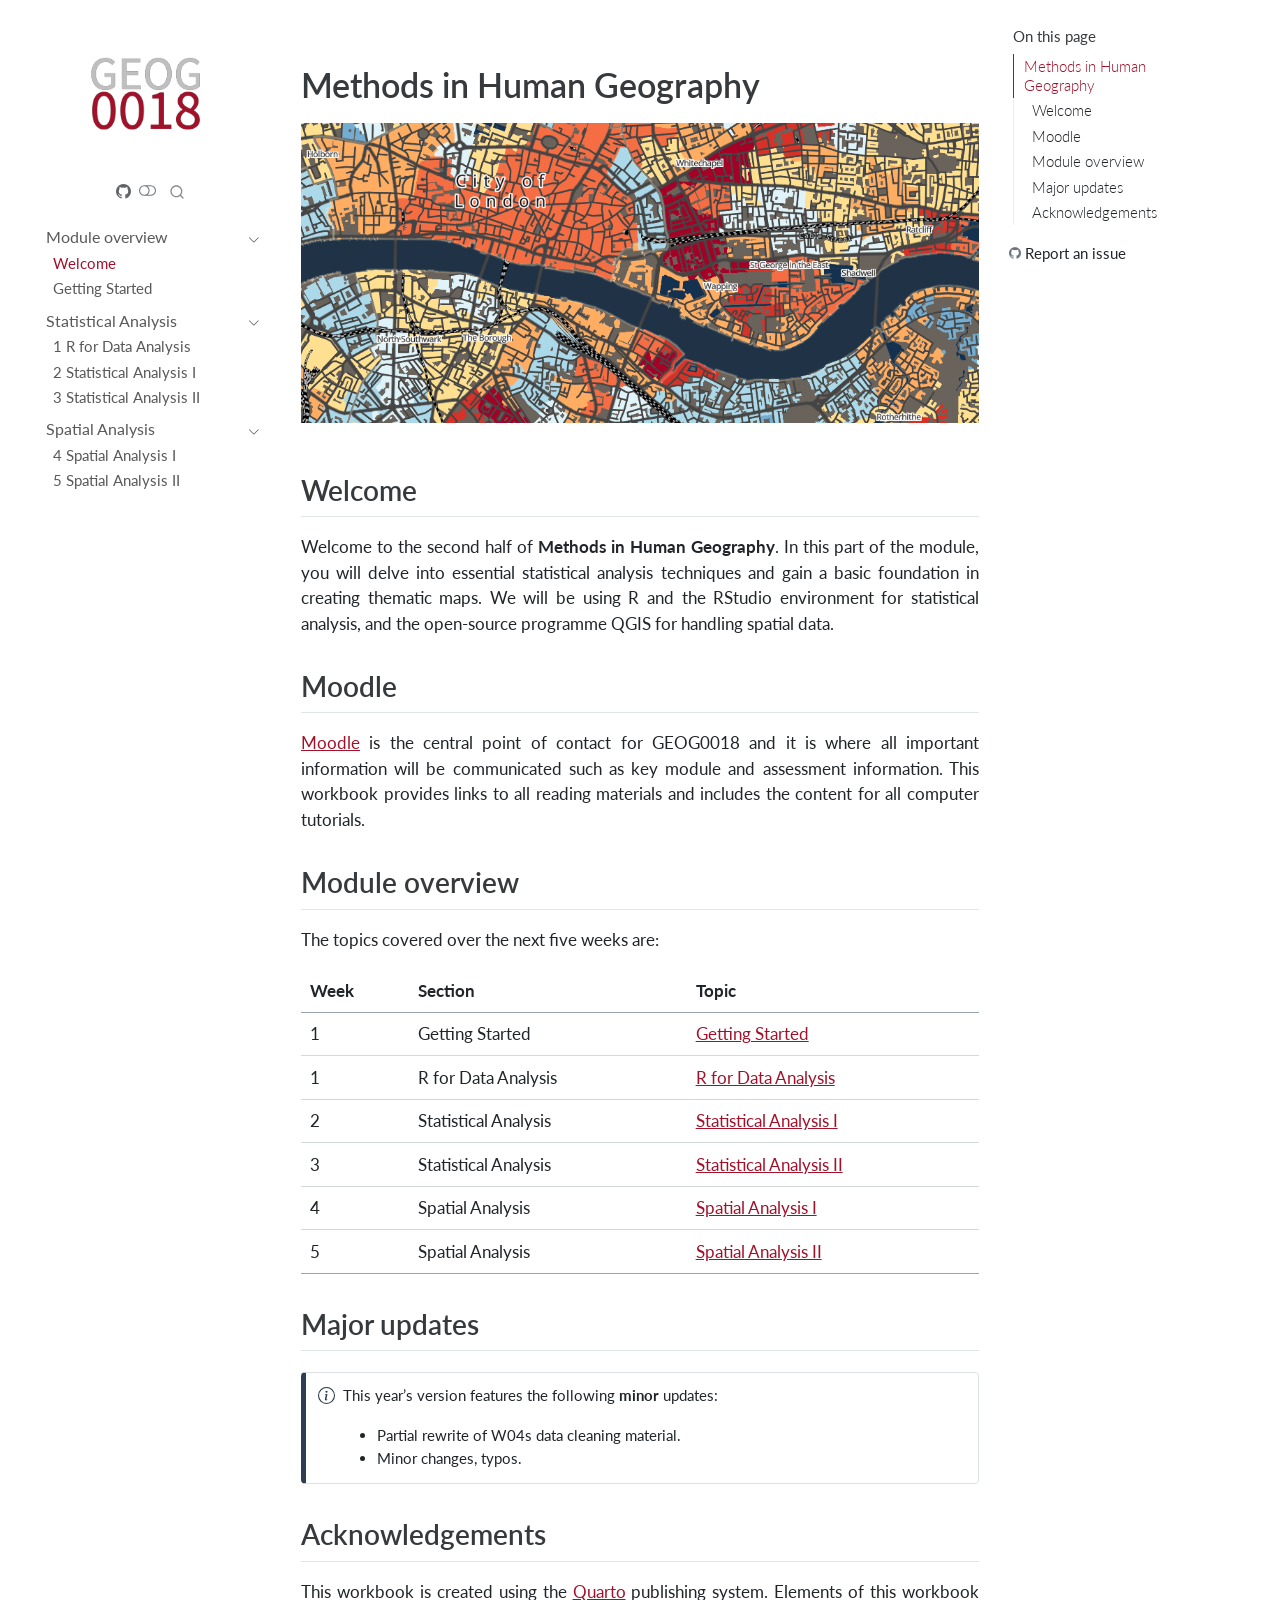
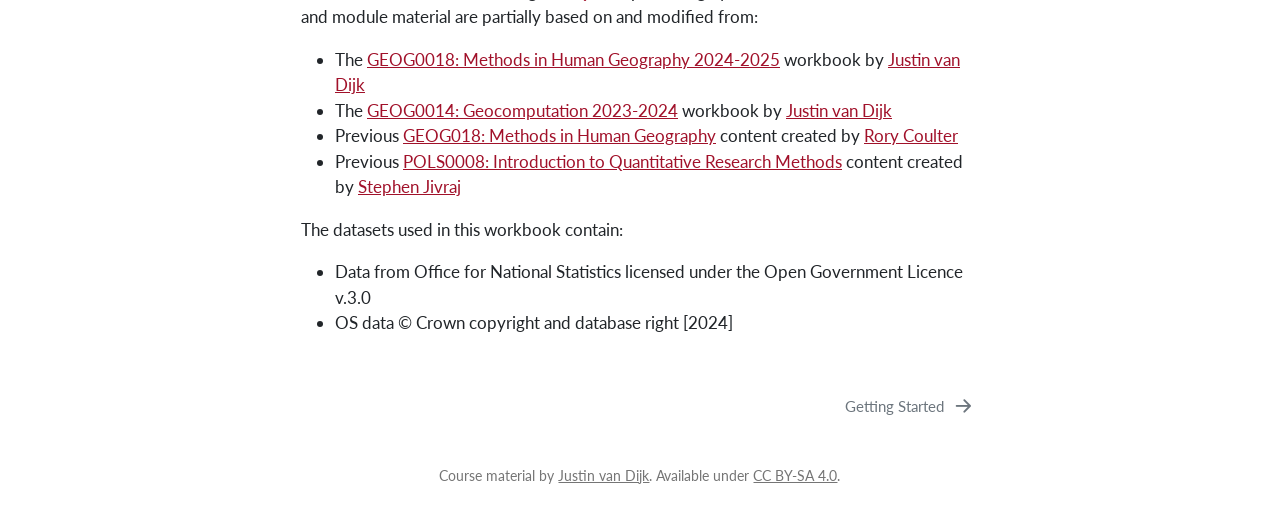
==== docs/00-index.html @ 0c2cd2eb "update w04 cleaning task" ====
<!DOCTYPE html>
<html xmlns="http://www.w3.org/1999/xhtml" lang="en" xml:lang="en"><head>

<meta charset="utf-8">
<meta name="generator" content="quarto-1.3.450">

<meta name="viewport" content="width=device-width, initial-scale=1.0, user-scalable=yes">


<title>GEOG0018</title>
<style>
code{white-space: pre-wrap;}
span.smallcaps{font-variant: small-caps;}
div.columns{display: flex; gap: min(4vw, 1.5em);}
div.column{flex: auto; overflow-x: auto;}
div.hanging-indent{margin-left: 1.5em; text-indent: -1.5em;}
ul.task-list{list-style: none;}
ul.task-list li input[type="checkbox"] {
  width: 0.8em;
  margin: 0 0.8em 0.2em -1em; /* quarto-specific, see https://github.com/quarto-dev/quarto-cli/issues/4556 */ 
  vertical-align: middle;
}
</style>


<script src="site_libs/quarto-nav/quarto-nav.js"></script>
<script src="site_libs/quarto-nav/headroom.min.js"></script>
<script src="site_libs/clipboard/clipboard.min.js"></script>
<script src="site_libs/quarto-search/autocomplete.umd.js"></script>
<script src="site_libs/quarto-search/fuse.min.js"></script>
<script src="site_libs/quarto-search/quarto-search.js"></script>
<meta name="quarto:offset" content="./">
<link href="./00-installation.html" rel="next">
<script src="site_libs/quarto-html/quarto.js"></script>
<script src="site_libs/quarto-html/popper.min.js"></script>
<script src="site_libs/quarto-html/tippy.umd.min.js"></script>
<script src="site_libs/quarto-html/anchor.min.js"></script>
<link href="site_libs/quarto-html/tippy.css" rel="stylesheet">
<link href="site_libs/quarto-html/quarto-syntax-highlighting.css" rel="stylesheet" class="quarto-color-scheme" id="quarto-text-highlighting-styles">
<link href="site_libs/quarto-html/quarto-syntax-highlighting-dark.css" rel="prefetch" class="quarto-color-scheme quarto-color-alternate" id="quarto-text-highlighting-styles">
<script src="site_libs/bootstrap/bootstrap.min.js"></script>
<link href="site_libs/bootstrap/bootstrap-icons.css" rel="stylesheet">
<link href="site_libs/bootstrap/bootstrap.min.css" rel="stylesheet" class="quarto-color-scheme" id="quarto-bootstrap" data-mode="light">
<link href="site_libs/bootstrap/bootstrap-dark.min.css" rel="prefetch" class="quarto-color-scheme quarto-color-alternate" id="quarto-bootstrap" data-mode="dark">
<script id="quarto-search-options" type="application/json">{
  "location": "sidebar",
  "copy-button": false,
  "collapse-after": 3,
  "panel-placement": "start",
  "type": "overlay",
  "limit": 20,
  "language": {
    "search-no-results-text": "No results",
    "search-matching-documents-text": "matching documents",
    "search-copy-link-title": "Copy link to search",
    "search-hide-matches-text": "Hide additional matches",
    "search-more-match-text": "more match in this document",
    "search-more-matches-text": "more matches in this document",
    "search-clear-button-title": "Clear",
    "search-detached-cancel-button-title": "Cancel",
    "search-submit-button-title": "Submit",
    "search-label": "Search"
  }
}</script>
<style>html{ scroll-behavior: smooth; }</style>


<link rel="stylesheet" href="assets/styles.css">
</head>

<body class="nav-sidebar floating">

<div id="quarto-search-results"></div>
  <header id="quarto-header" class="headroom fixed-top">
  <nav class="quarto-secondary-nav">
    <div class="container-fluid d-flex">
      <button type="button" class="quarto-btn-toggle btn" data-bs-toggle="collapse" data-bs-target="#quarto-sidebar,#quarto-sidebar-glass" aria-controls="quarto-sidebar" aria-expanded="false" aria-label="Toggle sidebar navigation" onclick="if (window.quartoToggleHeadroom) { window.quartoToggleHeadroom(); }">
        <i class="bi bi-layout-text-sidebar-reverse"></i>
      </button>
      <nav class="quarto-page-breadcrumbs" aria-label="breadcrumb"><ol class="breadcrumb"><li class="breadcrumb-item"><a href="./00-index.html">Module overview</a></li><li class="breadcrumb-item"><a href="./00-index.html">Welcome</a></li></ol></nav>
      <a class="flex-grow-1" role="button" data-bs-toggle="collapse" data-bs-target="#quarto-sidebar,#quarto-sidebar-glass" aria-controls="quarto-sidebar" aria-expanded="false" aria-label="Toggle sidebar navigation" onclick="if (window.quartoToggleHeadroom) { window.quartoToggleHeadroom(); }">      
      </a>
      <button type="button" class="btn quarto-search-button" aria-label="" onclick="window.quartoOpenSearch();">
        <i class="bi bi-search"></i>
      </button>
    </div>
  </nav>
</header>
<!-- content -->
<div id="quarto-content" class="quarto-container page-columns page-rows-contents page-layout-article">
<!-- sidebar -->
  <nav id="quarto-sidebar" class="sidebar collapse collapse-horizontal sidebar-navigation floating overflow-auto">
    <div class="pt-lg-2 mt-2 text-left sidebar-header">
      <a href="./index.html" class="sidebar-logo-link">
      <img src="./assets/logo.svg" alt="" class="sidebar-logo py-0 d-lg-inline d-none">
      </a>
      <div class="sidebar-tools-main tools-wide">
    <a href="https://github.com/jtvandijk/GEOG0018" rel="" title="" class="quarto-navigation-tool px-1" aria-label=""><i class="bi bi-github"></i></a>
  <a href="" class="quarto-color-scheme-toggle quarto-navigation-tool  px-1" onclick="window.quartoToggleColorScheme(); return false;" title="Toggle dark mode"><i class="bi"></i></a>
    <div id="quarto-search" class="quarto-navigation-tool px-1" title="Search"></div>
</div>
      </div>
    <div class="sidebar-menu-container"> 
    <ul class="list-unstyled mt-1">
        <li class="sidebar-item sidebar-item-section">
      <div class="sidebar-item-container"> 
            <a class="sidebar-item-text sidebar-link text-start" data-bs-toggle="collapse" data-bs-target="#quarto-sidebar-section-1" aria-expanded="true">
 <span class="menu-text">Module overview</span></a>
          <a class="sidebar-item-toggle text-start" data-bs-toggle="collapse" data-bs-target="#quarto-sidebar-section-1" aria-expanded="true" aria-label="Toggle section">
            <i class="bi bi-chevron-right ms-2"></i>
          </a> 
      </div>
      <ul id="quarto-sidebar-section-1" class="collapse list-unstyled sidebar-section depth1 show">  
          <li class="sidebar-item">
  <div class="sidebar-item-container"> 
  <a href="./00-index.html" class="sidebar-item-text sidebar-link active">
 <span class="menu-text">Welcome</span></a>
  </div>
</li>
          <li class="sidebar-item">
  <div class="sidebar-item-container"> 
  <a href="./00-installation.html" class="sidebar-item-text sidebar-link">
 <span class="menu-text">Getting Started</span></a>
  </div>
</li>
      </ul>
  </li>
        <li class="sidebar-item sidebar-item-section">
      <div class="sidebar-item-container"> 
            <a class="sidebar-item-text sidebar-link text-start" data-bs-toggle="collapse" data-bs-target="#quarto-sidebar-section-2" aria-expanded="true">
 <span class="menu-text">Statistical Analysis</span></a>
          <a class="sidebar-item-toggle text-start" data-bs-toggle="collapse" data-bs-target="#quarto-sidebar-section-2" aria-expanded="true" aria-label="Toggle section">
            <i class="bi bi-chevron-right ms-2"></i>
          </a> 
      </div>
      <ul id="quarto-sidebar-section-2" class="collapse list-unstyled sidebar-section depth1 show">  
          <li class="sidebar-item">
  <div class="sidebar-item-container"> 
  <a href="./01-recap.html" class="sidebar-item-text sidebar-link">
 <span class="menu-text">1 R for Data Analysis</span></a>
  </div>
</li>
          <li class="sidebar-item">
  <div class="sidebar-item-container"> 
  <a href="./02-statistics1.html" class="sidebar-item-text sidebar-link">
 <span class="menu-text">2 Statistical Analysis I</span></a>
  </div>
</li>
          <li class="sidebar-item">
  <div class="sidebar-item-container"> 
  <a href="./03-statistics2.html" class="sidebar-item-text sidebar-link">
 <span class="menu-text">3 Statistical Analysis II</span></a>
  </div>
</li>
      </ul>
  </li>
        <li class="sidebar-item sidebar-item-section">
      <div class="sidebar-item-container"> 
            <a class="sidebar-item-text sidebar-link text-start" data-bs-toggle="collapse" data-bs-target="#quarto-sidebar-section-3" aria-expanded="true">
 <span class="menu-text">Spatial Analysis</span></a>
          <a class="sidebar-item-toggle text-start" data-bs-toggle="collapse" data-bs-target="#quarto-sidebar-section-3" aria-expanded="true" aria-label="Toggle section">
            <i class="bi bi-chevron-right ms-2"></i>
          </a> 
      </div>
      <ul id="quarto-sidebar-section-3" class="collapse list-unstyled sidebar-section depth1 show">  
          <li class="sidebar-item">
  <div class="sidebar-item-container"> 
  <a href="./04-spatial1.html" class="sidebar-item-text sidebar-link">
 <span class="menu-text">4 Spatial Analysis I</span></a>
  </div>
</li>
          <li class="sidebar-item">
  <div class="sidebar-item-container"> 
  <a href="./05-spatial2.html" class="sidebar-item-text sidebar-link">
 <span class="menu-text">5 Spatial Analysis II</span></a>
  </div>
</li>
      </ul>
  </li>
    </ul>
    </div>
</nav>
<div id="quarto-sidebar-glass" data-bs-toggle="collapse" data-bs-target="#quarto-sidebar,#quarto-sidebar-glass"></div>
<!-- margin-sidebar -->
    <div id="quarto-margin-sidebar" class="sidebar margin-sidebar">
        <nav id="TOC" role="doc-toc" class="toc-active">
    <h2 id="toc-title">On this page</h2>
   
  <ul>
  <li><a href="#methods-in-human-geography" id="toc-methods-in-human-geography" class="nav-link active" data-scroll-target="#methods-in-human-geography">Methods in Human Geography</a>
  <ul class="collapse">
  <li><a href="#welcome" id="toc-welcome" class="nav-link" data-scroll-target="#welcome">Welcome</a></li>
  <li><a href="#moodle" id="toc-moodle" class="nav-link" data-scroll-target="#moodle">Moodle</a></li>
  <li><a href="#module-overview" id="toc-module-overview" class="nav-link" data-scroll-target="#module-overview">Module overview</a></li>
  <li><a href="#major-updates" id="toc-major-updates" class="nav-link" data-scroll-target="#major-updates">Major updates</a></li>
  <li><a href="#acknowledgements" id="toc-acknowledgements" class="nav-link" data-scroll-target="#acknowledgements">Acknowledgements</a></li>
  </ul></li>
  </ul>
<div class="toc-actions"><div><i class="bi bi-github"></i></div><div class="action-links"><p><a href="https://github.com/jtvandijk/GEOG0018/issues/new" class="toc-action">Report an issue</a></p></div></div></nav>
    </div>
<!-- main -->
<main class="content" id="quarto-document-content">



<section id="methods-in-human-geography" class="level1 unnumbered">
<h1 class="unnumbered">Methods in Human Geography</h1>
<div class="cell" data-hash="00-index_cache/html/00-welcome_a7e333a7473ecf65dd47967878d4d17c">
<div class="cell-output-display">
<p><img src="images/w00/methods-welcome.png" class="img-fluid" style="width:100.0%"></p>
</div>
</div>
<section id="welcome" class="level2 unnumbered">
<h2 class="unnumbered anchored" data-anchor-id="welcome">Welcome</h2>
<p>Welcome to the second half of <strong>Methods in Human Geography</strong>. In this part of the module, you will delve into essential statistical analysis techniques and gain a basic foundation in creating thematic maps. We will be using R and the RStudio environment for statistical analysis, and the open-source programme QGIS for handling spatial data.</p>
</section>
<section id="moodle" class="level2 unnumbered">
<h2 class="unnumbered anchored" data-anchor-id="moodle">Moodle</h2>
<p><a href="https://moodle.ucl.ac.uk/">Moodle</a> is the central point of contact for GEOG0018 and it is where all important information will be communicated such as key module and assessment information. This workbook provides links to all reading materials and includes the content for all computer tutorials.</p>
</section>
<section id="module-overview" class="level2 unnumbered">
<h2 class="unnumbered anchored" data-anchor-id="module-overview">Module overview</h2>
<p>The topics covered over the next five weeks are:</p>
<table class="table">
<thead>
<tr class="header">
<th style="text-align: left;">Week</th>
<th style="text-align: left;">Section</th>
<th style="text-align: left;">Topic</th>
</tr>
</thead>
<tbody>
<tr class="odd">
<td style="text-align: left;">1</td>
<td style="text-align: left;">Getting Started</td>
<td style="text-align: left;"><a href="00-installation.html">Getting Started</a></td>
</tr>
<tr class="even">
<td style="text-align: left;">1</td>
<td style="text-align: left;">R for Data Analysis</td>
<td style="text-align: left;"><a href="01-recap.html">R for Data Analysis</a></td>
</tr>
<tr class="odd">
<td style="text-align: left;">2</td>
<td style="text-align: left;">Statistical Analysis</td>
<td style="text-align: left;"><a href="02-statistics1.html">Statistical Analysis I</a></td>
</tr>
<tr class="even">
<td style="text-align: left;">3</td>
<td style="text-align: left;">Statistical Analysis</td>
<td style="text-align: left;"><a href="03-statistics2.html">Statistical Analysis II</a></td>
</tr>
<tr class="odd">
<td style="text-align: left;">4</td>
<td style="text-align: left;">Spatial Analysis</td>
<td style="text-align: left;"><a href="04-spatial1.html">Spatial Analysis I</a></td>
</tr>
<tr class="even">
<td style="text-align: left;">5</td>
<td style="text-align: left;">Spatial Analysis</td>
<td style="text-align: left;"><a href="05-spatial2.html">Spatial Analysis II</a></td>
</tr>
</tbody>
</table>
</section>
<section id="major-updates" class="level2 unnumbered">
<h2 class="unnumbered anchored" data-anchor-id="major-updates">Major updates</h2>
<div class="callout callout-style-simple callout-note">
<div class="callout-body d-flex">
<div class="callout-icon-container">
<i class="callout-icon"></i>
</div>
<div class="callout-body-container">
<p>This year’s version features the following <strong>minor</strong> updates:</p>
<ul>
<li>Partial rewrite of W04s data cleaning material.</li>
<li>Minor changes, typos.</li>
</ul>
</div>
</div>
</div>
</section>
<section id="acknowledgements" class="level2 unnumbered">
<h2 class="unnumbered anchored" data-anchor-id="acknowledgements">Acknowledgements</h2>
<p>This workbook is created using the <a href="https://quarto.org/">Quarto</a> publishing system. Elements of this workbook and module material are partially based on and modified from:</p>
<ul>
<li>The <a href="https://jtvandijk.github.io/GEOG0018_20242025/">GEOG0018: Methods in Human Geography 2024-2025</a> workbook by <a href="https://www.mappingdutchman.com">Justin van Dijk</a></li>
<li>The <a href="https://jtvandijk.github.io/GEOG0030_20232024/">GEOG0014: Geocomputation 2023-2024</a> workbook by <a href="https://www.mappingdutchman.com">Justin van Dijk</a></li>
<li>Previous <a href="https://www.ucl.ac.uk/module-catalogue/modules/methods-in-human-geography-GEOG0018">GEOG018: Methods in Human Geography</a> content created by <a href="https://www.ucl.ac.uk/geography/rory-coulter">Rory Coulter</a></li>
<li>Previous <a href="https://www.ucl.ac.uk/module-catalogue/modules/introduction-to-quantitative-research-methods-POLS0008">POLS0008: Introduction to Quantitative Research Methods</a> content created by <a href="https://profiles.ucl.ac.uk/44867-stephen-jivraj">Stephen Jivraj</a></li>
</ul>
<p>The datasets used in this workbook contain:</p>
<ul>
<li>Data from Office for National Statistics licensed under the Open Government Licence v.3.0</li>
<li>OS data © Crown copyright and database right [2024]</li>
</ul>


</section>
</section>

</main> <!-- /main -->
<script id="quarto-html-after-body" type="application/javascript">
window.document.addEventListener("DOMContentLoaded", function (event) {
  const toggleBodyColorMode = (bsSheetEl) => {
    const mode = bsSheetEl.getAttribute("data-mode");
    const bodyEl = window.document.querySelector("body");
    if (mode === "dark") {
      bodyEl.classList.add("quarto-dark");
      bodyEl.classList.remove("quarto-light");
    } else {
      bodyEl.classList.add("quarto-light");
      bodyEl.classList.remove("quarto-dark");
    }
  }
  const toggleBodyColorPrimary = () => {
    const bsSheetEl = window.document.querySelector("link#quarto-bootstrap");
    if (bsSheetEl) {
      toggleBodyColorMode(bsSheetEl);
    }
  }
  toggleBodyColorPrimary();  
  const disableStylesheet = (stylesheets) => {
    for (let i=0; i < stylesheets.length; i++) {
      const stylesheet = stylesheets[i];
      stylesheet.rel = 'prefetch';
    }
  }
  const enableStylesheet = (stylesheets) => {
    for (let i=0; i < stylesheets.length; i++) {
      const stylesheet = stylesheets[i];
      stylesheet.rel = 'stylesheet';
    }
  }
  const manageTransitions = (selector, allowTransitions) => {
    const els = window.document.querySelectorAll(selector);
    for (let i=0; i < els.length; i++) {
      const el = els[i];
      if (allowTransitions) {
        el.classList.remove('notransition');
      } else {
        el.classList.add('notransition');
      }
    }
  }
  const toggleColorMode = (alternate) => {
    // Switch the stylesheets
    const alternateStylesheets = window.document.querySelectorAll('link.quarto-color-scheme.quarto-color-alternate');
    manageTransitions('#quarto-margin-sidebar .nav-link', false);
    if (alternate) {
      enableStylesheet(alternateStylesheets);
      for (const sheetNode of alternateStylesheets) {
        if (sheetNode.id === "quarto-bootstrap") {
          toggleBodyColorMode(sheetNode);
        }
      }
    } else {
      disableStylesheet(alternateStylesheets);
      toggleBodyColorPrimary();
    }
    manageTransitions('#quarto-margin-sidebar .nav-link', true);
    // Switch the toggles
    const toggles = window.document.querySelectorAll('.quarto-color-scheme-toggle');
    for (let i=0; i < toggles.length; i++) {
      const toggle = toggles[i];
      if (toggle) {
        if (alternate) {
          toggle.classList.add("alternate");     
        } else {
          toggle.classList.remove("alternate");
        }
      }
    }
    // Hack to workaround the fact that safari doesn't
    // properly recolor the scrollbar when toggling (#1455)
    if (navigator.userAgent.indexOf('Safari') > 0 && navigator.userAgent.indexOf('Chrome') == -1) {
      manageTransitions("body", false);
      window.scrollTo(0, 1);
      setTimeout(() => {
        window.scrollTo(0, 0);
        manageTransitions("body", true);
      }, 40);  
    }
  }
  const isFileUrl = () => { 
    return window.location.protocol === 'file:';
  }
  const hasAlternateSentinel = () => {  
    let styleSentinel = getColorSchemeSentinel();
    if (styleSentinel !== null) {
      return styleSentinel === "alternate";
    } else {
      return false;
    }
  }
  const setStyleSentinel = (alternate) => {
    const value = alternate ? "alternate" : "default";
    if (!isFileUrl()) {
      window.localStorage.setItem("quarto-color-scheme", value);
    } else {
      localAlternateSentinel = value;
    }
  }
  const getColorSchemeSentinel = () => {
    if (!isFileUrl()) {
      const storageValue = window.localStorage.getItem("quarto-color-scheme");
      return storageValue != null ? storageValue : localAlternateSentinel;
    } else {
      return localAlternateSentinel;
    }
  }
  let localAlternateSentinel = 'default';
  // Dark / light mode switch
  window.quartoToggleColorScheme = () => {
    // Read the current dark / light value 
    let toAlternate = !hasAlternateSentinel();
    toggleColorMode(toAlternate);
    setStyleSentinel(toAlternate);
  };
  // Ensure there is a toggle, if there isn't float one in the top right
  if (window.document.querySelector('.quarto-color-scheme-toggle') === null) {
    const a = window.document.createElement('a');
    a.classList.add('top-right');
    a.classList.add('quarto-color-scheme-toggle');
    a.href = "";
    a.onclick = function() { try { window.quartoToggleColorScheme(); } catch {} return false; };
    const i = window.document.createElement("i");
    i.classList.add('bi');
    a.appendChild(i);
    window.document.body.appendChild(a);
  }
  // Switch to dark mode if need be
  if (hasAlternateSentinel()) {
    toggleColorMode(true);
  } else {
    toggleColorMode(false);
  }
  const icon = "";
  const anchorJS = new window.AnchorJS();
  anchorJS.options = {
    placement: 'right',
    icon: icon
  };
  anchorJS.add('.anchored');
  const isCodeAnnotation = (el) => {
    for (const clz of el.classList) {
      if (clz.startsWith('code-annotation-')) {                     
        return true;
      }
    }
    return false;
  }
  const clipboard = new window.ClipboardJS('.code-copy-button', {
    text: function(trigger) {
      const codeEl = trigger.previousElementSibling.cloneNode(true);
      for (const childEl of codeEl.children) {
        if (isCodeAnnotation(childEl)) {
          childEl.remove();
        }
      }
      return codeEl.innerText;
    }
  });
  clipboard.on('success', function(e) {
    // button target
    const button = e.trigger;
    // don't keep focus
    button.blur();
    // flash "checked"
    button.classList.add('code-copy-button-checked');
    var currentTitle = button.getAttribute("title");
    button.setAttribute("title", "Copied!");
    let tooltip;
    if (window.bootstrap) {
      button.setAttribute("data-bs-toggle", "tooltip");
      button.setAttribute("data-bs-placement", "left");
      button.setAttribute("data-bs-title", "Copied!");
      tooltip = new bootstrap.Tooltip(button, 
        { trigger: "manual", 
          customClass: "code-copy-button-tooltip",
          offset: [0, -8]});
      tooltip.show();    
    }
    setTimeout(function() {
      if (tooltip) {
        tooltip.hide();
        button.removeAttribute("data-bs-title");
        button.removeAttribute("data-bs-toggle");
        button.removeAttribute("data-bs-placement");
      }
      button.setAttribute("title", currentTitle);
      button.classList.remove('code-copy-button-checked');
    }, 1000);
    // clear code selection
    e.clearSelection();
  });
  function tippyHover(el, contentFn) {
    const config = {
      allowHTML: true,
      content: contentFn,
      maxWidth: 500,
      delay: 100,
      arrow: false,
      appendTo: function(el) {
          return el.parentElement;
      },
      interactive: true,
      interactiveBorder: 10,
      theme: 'quarto',
      placement: 'bottom-start'
    };
    window.tippy(el, config); 
  }
  const noterefs = window.document.querySelectorAll('a[role="doc-noteref"]');
  for (var i=0; i<noterefs.length; i++) {
    const ref = noterefs[i];
    tippyHover(ref, function() {
      // use id or data attribute instead here
      let href = ref.getAttribute('data-footnote-href') || ref.getAttribute('href');
      try { href = new URL(href).hash; } catch {}
      const id = href.replace(/^#\/?/, "");
      const note = window.document.getElementById(id);
      return note.innerHTML;
    });
  }
      let selectedAnnoteEl;
      const selectorForAnnotation = ( cell, annotation) => {
        let cellAttr = 'data-code-cell="' + cell + '"';
        let lineAttr = 'data-code-annotation="' +  annotation + '"';
        const selector = 'span[' + cellAttr + '][' + lineAttr + ']';
        return selector;
      }
      const selectCodeLines = (annoteEl) => {
        const doc = window.document;
        const targetCell = annoteEl.getAttribute("data-target-cell");
        const targetAnnotation = annoteEl.getAttribute("data-target-annotation");
        const annoteSpan = window.document.querySelector(selectorForAnnotation(targetCell, targetAnnotation));
        const lines = annoteSpan.getAttribute("data-code-lines").split(",");
        const lineIds = lines.map((line) => {
          return targetCell + "-" + line;
        })
        let top = null;
        let height = null;
        let parent = null;
        if (lineIds.length > 0) {
            //compute the position of the single el (top and bottom and make a div)
            const el = window.document.getElementById(lineIds[0]);
            top = el.offsetTop;
            height = el.offsetHeight;
            parent = el.parentElement.parentElement;
          if (lineIds.length > 1) {
            const lastEl = window.document.getElementById(lineIds[lineIds.length - 1]);
            const bottom = lastEl.offsetTop + lastEl.offsetHeight;
            height = bottom - top;
          }
          if (top !== null && height !== null && parent !== null) {
            // cook up a div (if necessary) and position it 
            let div = window.document.getElementById("code-annotation-line-highlight");
            if (div === null) {
              div = window.document.createElement("div");
              div.setAttribute("id", "code-annotation-line-highlight");
              div.style.position = 'absolute';
              parent.appendChild(div);
            }
            div.style.top = top - 2 + "px";
            div.style.height = height + 4 + "px";
            let gutterDiv = window.document.getElementById("code-annotation-line-highlight-gutter");
            if (gutterDiv === null) {
              gutterDiv = window.document.createElement("div");
              gutterDiv.setAttribute("id", "code-annotation-line-highlight-gutter");
              gutterDiv.style.position = 'absolute';
              const codeCell = window.document.getElementById(targetCell);
              const gutter = codeCell.querySelector('.code-annotation-gutter');
              gutter.appendChild(gutterDiv);
            }
            gutterDiv.style.top = top - 2 + "px";
            gutterDiv.style.height = height + 4 + "px";
          }
          selectedAnnoteEl = annoteEl;
        }
      };
      const unselectCodeLines = () => {
        const elementsIds = ["code-annotation-line-highlight", "code-annotation-line-highlight-gutter"];
        elementsIds.forEach((elId) => {
          const div = window.document.getElementById(elId);
          if (div) {
            div.remove();
          }
        });
        selectedAnnoteEl = undefined;
      };
      // Attach click handler to the DT
      const annoteDls = window.document.querySelectorAll('dt[data-target-cell]');
      for (const annoteDlNode of annoteDls) {
        annoteDlNode.addEventListener('click', (event) => {
          const clickedEl = event.target;
          if (clickedEl !== selectedAnnoteEl) {
            unselectCodeLines();
            const activeEl = window.document.querySelector('dt[data-target-cell].code-annotation-active');
            if (activeEl) {
              activeEl.classList.remove('code-annotation-active');
            }
            selectCodeLines(clickedEl);
            clickedEl.classList.add('code-annotation-active');
          } else {
            // Unselect the line
            unselectCodeLines();
            clickedEl.classList.remove('code-annotation-active');
          }
        });
      }
  const findCites = (el) => {
    const parentEl = el.parentElement;
    if (parentEl) {
      const cites = parentEl.dataset.cites;
      if (cites) {
        return {
          el,
          cites: cites.split(' ')
        };
      } else {
        return findCites(el.parentElement)
      }
    } else {
      return undefined;
    }
  };
  var bibliorefs = window.document.querySelectorAll('a[role="doc-biblioref"]');
  for (var i=0; i<bibliorefs.length; i++) {
    const ref = bibliorefs[i];
    const citeInfo = findCites(ref);
    if (citeInfo) {
      tippyHover(citeInfo.el, function() {
        var popup = window.document.createElement('div');
        citeInfo.cites.forEach(function(cite) {
          var citeDiv = window.document.createElement('div');
          citeDiv.classList.add('hanging-indent');
          citeDiv.classList.add('csl-entry');
          var biblioDiv = window.document.getElementById('ref-' + cite);
          if (biblioDiv) {
            citeDiv.innerHTML = biblioDiv.innerHTML;
          }
          popup.appendChild(citeDiv);
        });
        return popup.innerHTML;
      });
    }
  }
});
</script>
<nav class="page-navigation">
  <div class="nav-page nav-page-previous">
  </div>
  <div class="nav-page nav-page-next">
      <a href="./00-installation.html" class="pagination-link">
        <span class="nav-page-text">Getting Started</span> <i class="bi bi-arrow-right-short"></i>
      </a>
  </div>
</nav>
</div> <!-- /content -->
<footer class="footer">
  <div class="nav-footer">
    <div class="nav-footer-left">
      &nbsp;
    </div>   
    <div class="nav-footer-center">Course material by <a href="https://www.mappingdutchman.com">Justin van Dijk</a>. Available under <a href="https://creativecommons.org/licenses/by-sa/4.0/">CC BY-SA 4.0</a>.</div>
    <div class="nav-footer-right">
      &nbsp;
    </div>
  </div>
</footer>



<script src="site_libs/quarto-html/zenscroll-min.js"></script>
</body></html>
---- docs/site_libs/quarto-html/tippy.css ----
.tippy-box[data-animation=fade][data-state=hidden]{opacity:0}[data-tippy-root]{max-width:calc(100vw - 10px)}.tippy-box{position:relative;background-color:#333;color:#fff;border-radius:4px;font-size:14px;line-height:1.4;white-space:normal;outline:0;transition-property:transform,visibility,opacity}.tippy-box[data-placement^=top]>.tippy-arrow{bottom:0}.tippy-box[data-placement^=top]>.tippy-arrow:before{bottom:-7px;left:0;border-width:8px 8px 0;border-top-color:initial;transform-origin:center top}.tippy-box[data-placement^=bottom]>.tippy-arrow{top:0}.tippy-box[data-placement^=bottom]>.tippy-arrow:before{top:-7px;left:0;border-width:0 8px 8px;border-bottom-color:initial;transform-origin:center bottom}.tippy-box[data-placement^=left]>.tippy-arrow{right:0}.tippy-box[data-placement^=left]>.tippy-arrow:before{border-width:8px 0 8px 8px;border-left-color:initial;right:-7px;transform-origin:center left}.tippy-box[data-placement^=right]>.tippy-arrow{left:0}.tippy-box[data-placement^=right]>.tippy-arrow:before{left:-7px;border-width:8px 8px 8px 0;border-right-color:initial;transform-origin:center right}.tippy-box[data-inertia][data-state=visible]{transition-timing-function:cubic-bezier(.54,1.5,.38,1.11)}.tippy-arrow{width:16px;height:16px;color:#333}.tippy-arrow:before{content:"";position:absolute;border-color:transparent;border-style:solid}.tippy-content{position:relative;padding:5px 9px;z-index:1}
---- docs/site_libs/quarto-html/quarto-syntax-highlighting.css ----
/* quarto syntax highlight colors */
:root {
  --quarto-hl-al-color: #95da4c;
  --quarto-hl-an-color: #50a14f;
  --quarto-hl-at-color: #a626a4;
  --quarto-hl-bn-color: #986801;
  --quarto-hl-bu-color: #a626a4;
  --quarto-hl-ch-color: #50a14f;
  --quarto-hl-co-color: #a0a1a7;
  --quarto-hl-cv-color: #e45649;
  --quarto-hl-cn-color: #986801;
  --quarto-hl-cf-color: #a626a4;
  --quarto-hl-dt-color: #a626a4;
  --quarto-hl-dv-color: #986801;
  --quarto-hl-do-color: #e45649;
  --quarto-hl-er-color: #f44747;
  --quarto-hl-ex-color: #4078f2;
  --quarto-hl-fl-color: #986801;
  --quarto-hl-fu-color: #4078f2;
  --quarto-hl-im-color: #50a14f;
  --quarto-hl-in-color: #c45b00;
  --quarto-hl-kw-color: #a626a4;
  --quarto-hl-op-color: #a626a4;
  --quarto-hl-pp-color: #a626a4;
  --quarto-hl-re-color: #2980b9;
  --quarto-hl-sc-color: #0184bc;
  --quarto-hl-ss-color: #da4453;
  --quarto-hl-st-color: #50a14f;
  --quarto-hl-va-color: #e45649;
  --quarto-hl-vs-color: #da4453;
  --quarto-hl-wa-color: #da4453;
}

/* other quarto variables */
:root {
  --quarto-font-monospace: SFMono-Regular, Menlo, Monaco, Consolas, "Liberation Mono", "Courier New", monospace;
}

code span.al {
  background-color: #4d1f24;
  font-weight: bold;
  color: #95da4c;
}

code span.an {
  color: #50a14f;
}

code span.at {
  color: #a626a4;
}

code span.bn {
  color: #986801;
}

code span.bu {
  color: #a626a4;
}

code span.ch {
  color: #50a14f;
}

code span.co {
  font-style: italic;
  color: #a0a1a7;
}

code span.cv {
  font-style: italic;
  color: #e45649;
}

code span.cn {
  color: #986801;
}

code span.cf {
  color: #a626a4;
}

code span.dt {
  color: #a626a4;
}

code span.dv {
  color: #986801;
}

code span.do {
  color: #e45649;
}

code span.er {
  color: #f44747;
  text-decoration: underline;
}

code span.ex {
  font-weight: bold;
  color: #4078f2;
}

code span.fl {
  color: #986801;
}

code span.fu {
  color: #4078f2;
}

code span.im {
  color: #50a14f;
}

code span.in {
  color: #c45b00;
}

code span.kw {
  color: #a626a4;
}

pre > code.sourceCode > span {
  color: #383a42;
}

code span {
  color: #383a42;
}

code.sourceCode > span {
  color: #383a42;
}

div.sourceCode,
div.sourceCode pre.sourceCode {
  color: #383a42;
}

code span.op {
  color: #a626a4;
}

code span.pp {
  color: #a626a4;
}

code span.re {
  background-color: #153042;
  color: #2980b9;
}

code span.sc {
  color: #0184bc;
}

code span.ss {
  color: #da4453;
}

code span.st {
  color: #50a14f;
}

code span.va {
  color: #e45649;
}

code span.vs {
  color: #da4453;
}

code span.wa {
  color: #da4453;
}

.prevent-inlining {
  content: "</";
}

/*# sourceMappingURL=debc5d5d77c3f9108843748ff7464032.css.map */
---- docs/site_libs/quarto-html/quarto-syntax-highlighting-dark.css ----
/* quarto syntax highlight colors */
:root {
  --quarto-hl-al-color: #95da4c;
  --quarto-hl-an-color: #98c379;
  --quarto-hl-at-color: #c678dd;
  --quarto-hl-bn-color: #d19a66;
  --quarto-hl-bu-color: #c678dd;
  --quarto-hl-ch-color: #98c379;
  --quarto-hl-co-color: #5c6370;
  --quarto-hl-cv-color: #e06c75;
  --quarto-hl-cn-color: #d19a66;
  --quarto-hl-cf-color: #c678dd;
  --quarto-hl-dt-color: #c678dd;
  --quarto-hl-dv-color: #d19a66;
  --quarto-hl-do-color: #a43340;
  --quarto-hl-er-color: #f44747;
  --quarto-hl-ex-color: #61afef;
  --quarto-hl-fl-color: #d19a66;
  --quarto-hl-fu-color: #61afef;
  --quarto-hl-im-color: #98c379;
  --quarto-hl-in-color: #c45b00;
  --quarto-hl-kw-color: #c678dd;
  --quarto-hl-op-color: #c678dd;
  --quarto-hl-pp-color: #c678dd;
  --quarto-hl-re-color: #2980b9;
  --quarto-hl-sc-color: #56b6c2;
  --quarto-hl-ss-color: #da4453;
  --quarto-hl-st-color: #98c379;
  --quarto-hl-va-color: #e06c75;
  --quarto-hl-vs-color: #da4453;
  --quarto-hl-wa-color: #da4453;
}

/* other quarto variables */
:root {
  --quarto-font-monospace: SFMono-Regular, Menlo, Monaco, Consolas, "Liberation Mono", "Courier New", monospace;
}

code span.al {
  background-color: #4d1f24;
  font-weight: bold;
  color: #95da4c;
}

code span.an {
  color: #98c379;
}

code span.at {
  color: #c678dd;
}

code span.bn {
  color: #d19a66;
}

code span.bu {
  color: #c678dd;
}

code span.ch {
  color: #98c379;
}

code span.co {
  font-style: italic;
  color: #5c6370;
}

code span.cv {
  font-style: italic;
  color: #e06c75;
}

code span.cn {
  color: #d19a66;
}

code span.cf {
  color: #c678dd;
}

code span.dt {
  color: #c678dd;
}

code span.dv {
  color: #d19a66;
}

code span.do {
  color: #a43340;
}

code span.er {
  color: #f44747;
  text-decoration: underline;
}

code span.ex {
  font-weight: bold;
  color: #61afef;
}

code span.fl {
  color: #d19a66;
}

code span.fu {
  color: #61afef;
}

code span.im {
  color: #98c379;
}

code span.in {
  color: #c45b00;
}

code span.kw {
  color: #c678dd;
}

pre > code.sourceCode > span {
  color: #abb2bf;
}

code span {
  color: #abb2bf;
}

code.sourceCode > span {
  color: #abb2bf;
}

div.sourceCode,
div.sourceCode pre.sourceCode {
  color: #abb2bf;
}

code span.op {
  color: #c678dd;
}

code span.pp {
  color: #c678dd;
}

code span.re {
  background-color: #153042;
  color: #2980b9;
}

code span.sc {
  color: #56b6c2;
}

code span.ss {
  color: #da4453;
}

code span.st {
  color: #98c379;
}

code span.va {
  color: #e06c75;
}

code span.vs {
  color: #da4453;
}

code span.wa {
  color: #da4453;
}

.prevent-inlining {
  content: "</";
}

/*# sourceMappingURL=935a306eefa94366c21e1a970dddb765.css.map */
---- docs/assets/styles.css ----
:root {
    --main-color: #A1112A;
    --main-color-hover: #A1112A;
    --accent-color: #A1112A;
}

main p {
  text-align: justify;
}

a {
    color: var(--main-color);
}

a:hover {
    color:var(--main-color-hover)
}

.sidebar nav[role=doc-toc] ul>li>a.active, .sidebar nav[role=doc-toc] ul>li>ul>li>a.active {
    border-left: 1px solid var(--main-color-hover);
    color: var(--main-color-hover) !important;
}

.sidebar nav[role=doc-toc] ul>li>a:hover, .sidebar nav[role=doc-toc] ul>li>ul>li>a:hover {
    color:var(--main-color-hover) !important;
}

.toc-actions a:hover {
    color:var(--main-color-hover)
}

.quarto-secondary-nav nav.quarto-page-breadcrumbs a:hover {
    color:var(--main-color-hover)
}

div.sidebar-item-container .active, div.sidebar-item-container .show>.nav-link, div.sidebar-item-container .sidebar-link>code {
    color: var(--main-color);
}

.nav-page a:hover {
    color: var(--main-color);
}

code {
    color:  var(--accent-color);
}

div.sidebar-item-container:hover, div.sidebar-item-container:focus {
    color:rgba(161, 17, 42)
}

div.sidebar-header {
    text-align: center;
}

.sidebar-navigation li a {
    cursor: pointer;
}

.accent {
    color: var(--accent-color)
}

.keystroke {
    color: var(--accent-color);
    padding: 1px 3px;
    border: 1px solid var(--accent-color);
    border-radius: 3px;
    background-color: rgba(37, 180, 151, .05);
}

.explore {
    margin-bottom: 1em;
}

.variogram>div.cell-output>div.quarto-figure>figure>p>img {
    max-width: 100%;
    height: auto;
}
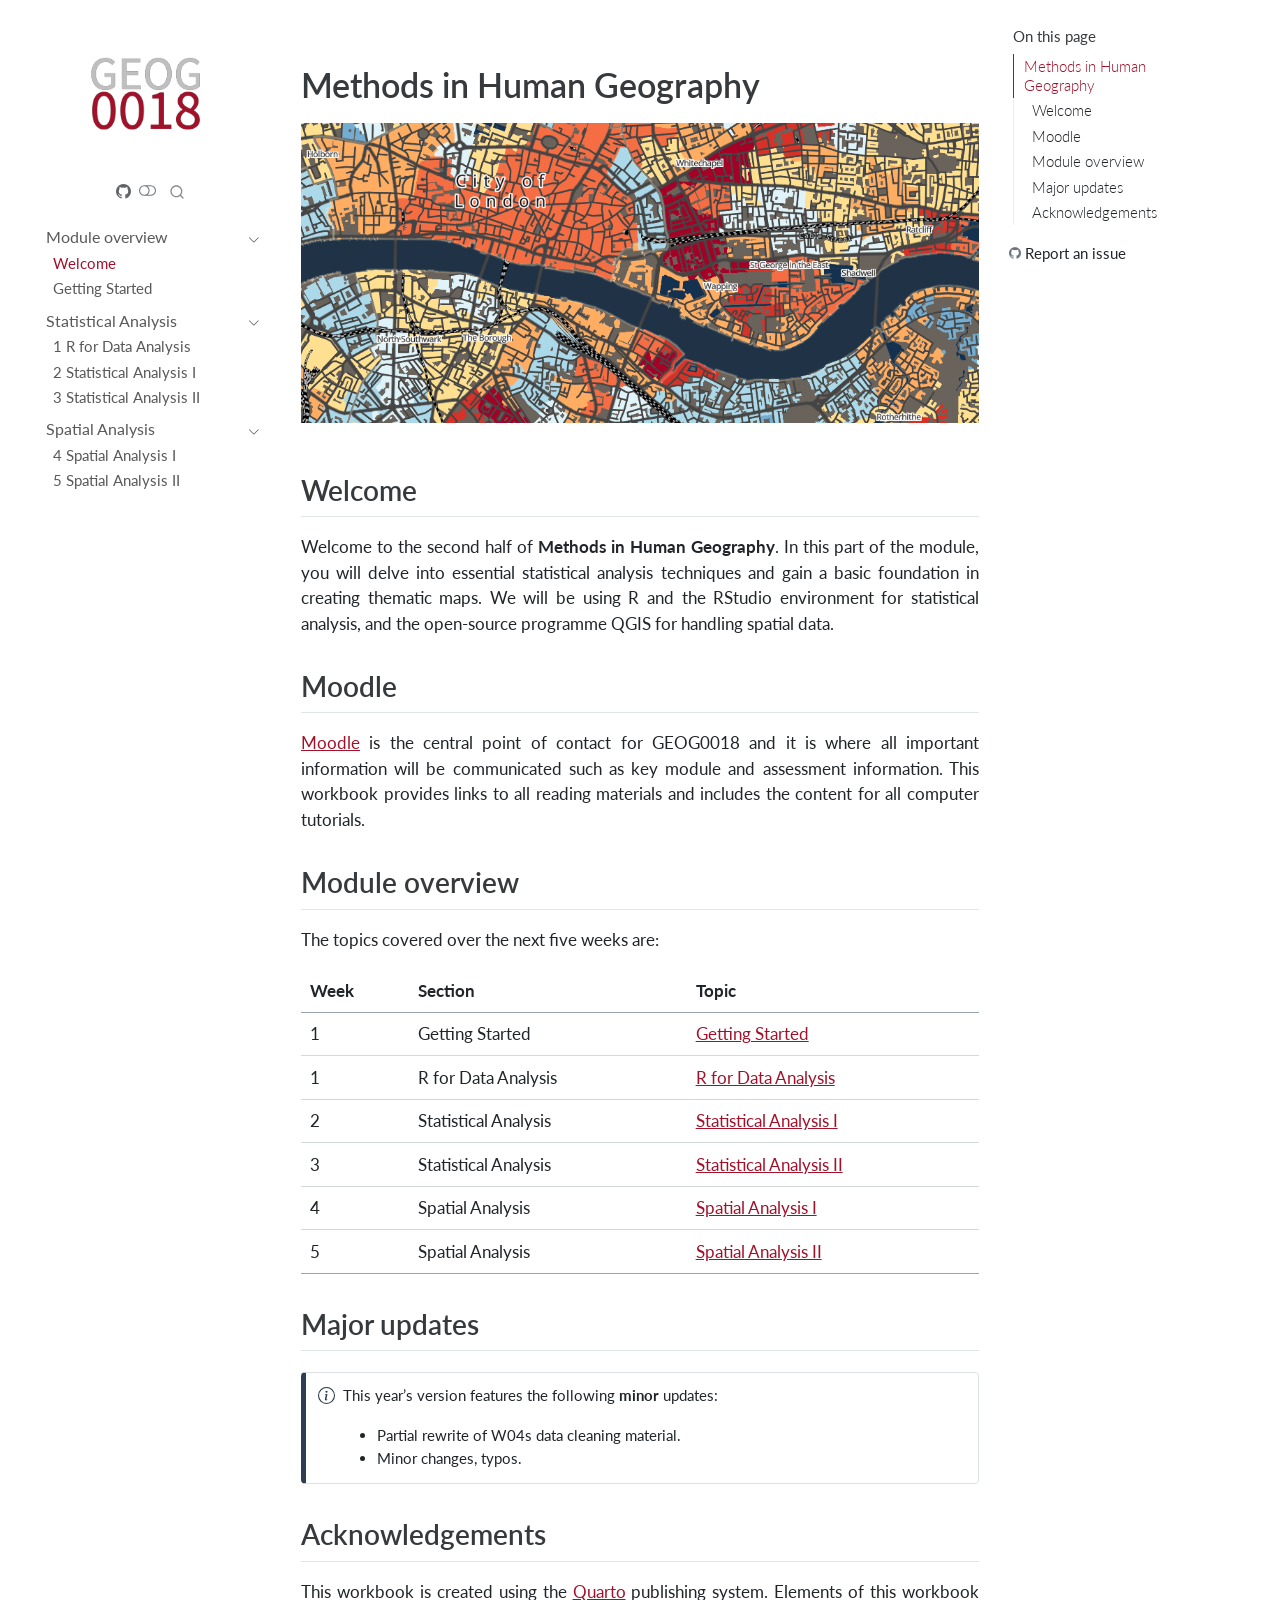
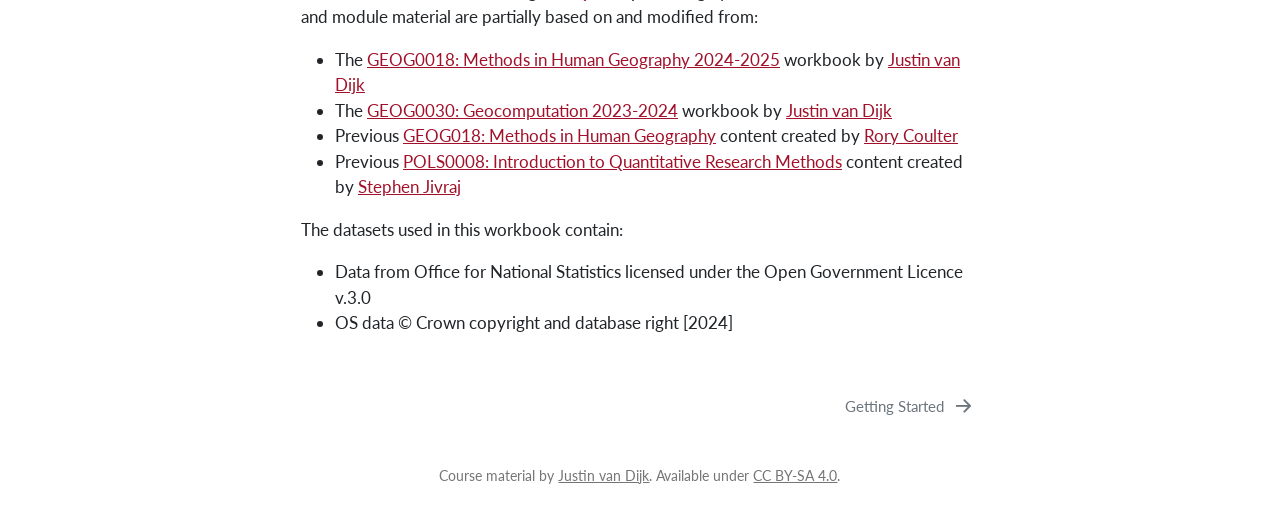
==== commit 45a713bb: "fix typo" ====
--- a/docs/00-index.html
+++ b/docs/00-index.html
@@ -285,7 +285,7 @@
 <p>This workbook is created using the <a href="https://quarto.org/">Quarto</a> publishing system. Elements of this workbook and module material are partially based on and modified from:</p>
 <ul>
 <li>The <a href="https://jtvandijk.github.io/GEOG0018_20242025/">GEOG0018: Methods in Human Geography 2024-2025</a> workbook by <a href="https://www.mappingdutchman.com">Justin van Dijk</a></li>
-<li>The <a href="https://jtvandijk.github.io/GEOG0030_20232024/">GEOG0014: Geocomputation 2023-2024</a> workbook by <a href="https://www.mappingdutchman.com">Justin van Dijk</a></li>
+<li>The <a href="https://jtvandijk.github.io/GEOG0030_20232024/">GEOG0030: Geocomputation 2023-2024</a> workbook by <a href="https://www.mappingdutchman.com">Justin van Dijk</a></li>
 <li>Previous <a href="https://www.ucl.ac.uk/module-catalogue/modules/methods-in-human-geography-GEOG0018">GEOG018: Methods in Human Geography</a> content created by <a href="https://www.ucl.ac.uk/geography/rory-coulter">Rory Coulter</a></li>
 <li>Previous <a href="https://www.ucl.ac.uk/module-catalogue/modules/introduction-to-quantitative-research-methods-POLS0008">POLS0008: Introduction to Quantitative Research Methods</a> content created by <a href="https://profiles.ucl.ac.uk/44867-stephen-jivraj">Stephen Jivraj</a></li>
 </ul>
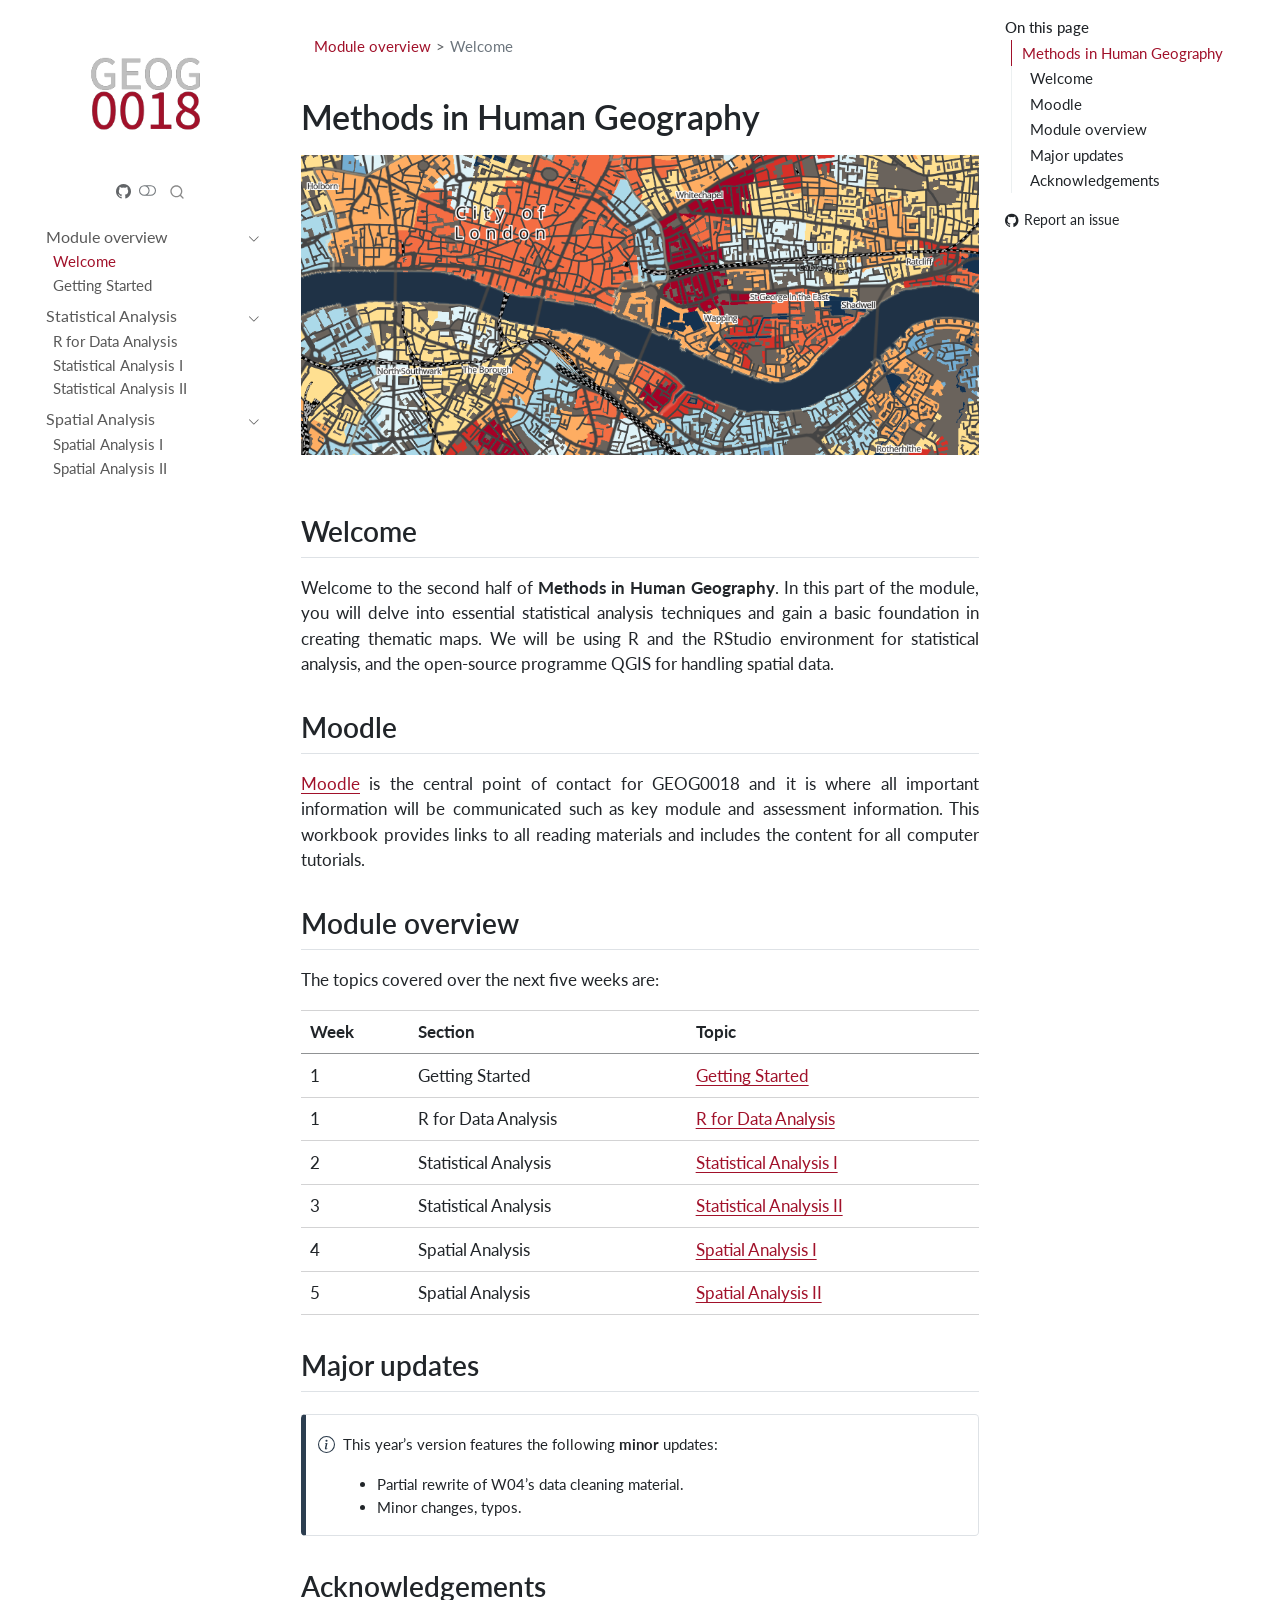
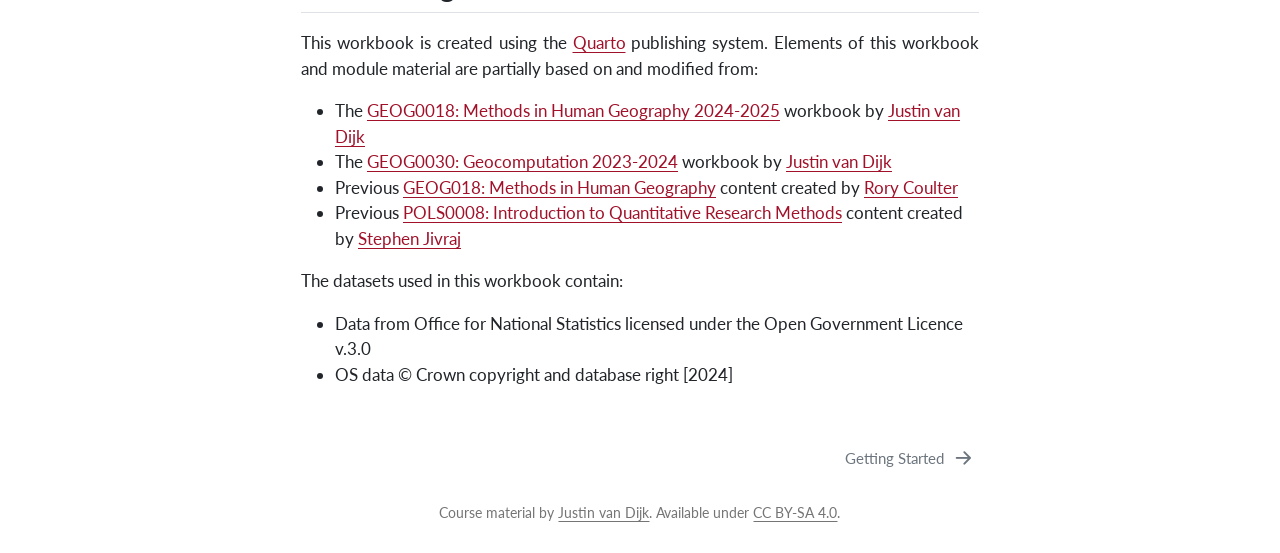
==== commit bc526b90: "Re-render workbook Full quarto render --no-clean after this session's page-clean pass and currency f" ====
--- a/docs/00-index.html
+++ b/docs/00-index.html
@@ -2,17 +2,23 @@
 <html xmlns="http://www.w3.org/1999/xhtml" lang="en" xml:lang="en"><head>
 
 <meta charset="utf-8">
-<meta name="generator" content="quarto-1.3.450">
+<meta name="generator" content="quarto-1.10.18">
 
 <meta name="viewport" content="width=device-width, initial-scale=1.0, user-scalable=yes">
 
 
 <title>GEOG0018</title>
 <style>
-code{white-space: pre-wrap;}
+/* Default styles provided by pandoc.
+** See https://pandoc.org/MANUAL.html#variables-for-html for config info.
+*/
 span.smallcaps{font-variant: small-caps;}
-div.columns{display: flex; gap: min(4vw, 1.5em);}
-div.column{flex: auto; overflow-x: auto;}
+div.columns{display: flex; gap: 1.5em;}
+div.column{flex: auto;}
+@media screen {
+div.columns{gap: min(4vw, 1.5em);}
+div.column{overflow-x: auto;}
+}
 div.hanging-indent{margin-left: 1.5em; text-indent: -1.5em;}
 ul.task-list{list-style: none;}
 ul.task-list li input[type="checkbox"] {
@@ -31,24 +37,32 @@
 <script src="site_libs/quarto-search/quarto-search.js"></script>
 <meta name="quarto:offset" content="./">
 <link href="./00-installation.html" rel="next">
-<script src="site_libs/quarto-html/quarto.js"></script>
+<script src="site_libs/quarto-html/quarto.js" type="module"></script>
+<script src="site_libs/quarto-html/tabsets/tabsets.js" type="module"></script>
 <script src="site_libs/quarto-html/popper.min.js"></script>
 <script src="site_libs/quarto-html/tippy.umd.min.js"></script>
 <script src="site_libs/quarto-html/anchor.min.js"></script>
 <link href="site_libs/quarto-html/tippy.css" rel="stylesheet">
-<link href="site_libs/quarto-html/quarto-syntax-highlighting.css" rel="stylesheet" class="quarto-color-scheme" id="quarto-text-highlighting-styles">
-<link href="site_libs/quarto-html/quarto-syntax-highlighting-dark.css" rel="prefetch" class="quarto-color-scheme quarto-color-alternate" id="quarto-text-highlighting-styles">
+<link href="site_libs/quarto-html/quarto-syntax-highlighting-eec68b17241c1efd3eae2de50d816e3e.css" rel="stylesheet" class="quarto-color-scheme" id="quarto-text-highlighting-styles">
+<link href="site_libs/quarto-html/quarto-syntax-highlighting-dark-25dec783d6e1d11f8e0bba9e4fbb47f4.css" rel="stylesheet" class="quarto-color-scheme quarto-color-alternate" id="quarto-text-highlighting-styles">
+<link href="site_libs/quarto-html/quarto-syntax-highlighting-eec68b17241c1efd3eae2de50d816e3e.css" rel="stylesheet" class="quarto-color-scheme-extra" id="quarto-text-highlighting-styles">
 <script src="site_libs/bootstrap/bootstrap.min.js"></script>
 <link href="site_libs/bootstrap/bootstrap-icons.css" rel="stylesheet">
-<link href="site_libs/bootstrap/bootstrap.min.css" rel="stylesheet" class="quarto-color-scheme" id="quarto-bootstrap" data-mode="light">
-<link href="site_libs/bootstrap/bootstrap-dark.min.css" rel="prefetch" class="quarto-color-scheme quarto-color-alternate" id="quarto-bootstrap" data-mode="dark">
+<link href="site_libs/bootstrap/bootstrap-8d79353691bd49b744ebe41e0f2bbb3e.min.css" rel="stylesheet" append-hash="true" class="quarto-color-scheme" id="quarto-bootstrap" data-mode="light">
+<link href="site_libs/bootstrap/bootstrap-dark-c0e2e486b95cbf3f7823dc99e2c36499.min.css" rel="stylesheet" append-hash="true" class="quarto-color-scheme quarto-color-alternate" id="quarto-bootstrap" data-mode="dark">
+<link href="site_libs/bootstrap/bootstrap-8d79353691bd49b744ebe41e0f2bbb3e.min.css" rel="stylesheet" append-hash="true" class="quarto-color-scheme-extra" id="quarto-bootstrap" data-mode="light">
 <script id="quarto-search-options" type="application/json">{
   "location": "sidebar",
   "copy-button": false,
   "collapse-after": 3,
   "panel-placement": "start",
   "type": "overlay",
-  "limit": 20,
+  "limit": 50,
+  "keyboard-shortcut": [
+    "f",
+    "/",
+    "s"
+  ],
   "language": {
     "search-no-results-text": "No results",
     "search-matching-documents-text": "matching documents",
@@ -57,6 +71,7 @@
     "search-more-match-text": "more match in this document",
     "search-more-matches-text": "more matches in this document",
     "search-clear-button-title": "Clear",
+    "search-text-placeholder": "",
     "search-detached-cancel-button-title": "Cancel",
     "search-submit-button-title": "Submit",
     "search-label": "Search"
@@ -68,19 +83,181 @@
 <link rel="stylesheet" href="assets/styles.css">
 </head>
 
-<body class="nav-sidebar floating">
+<body class="nav-sidebar floating quarto-light"><script id="quarto-html-before-body" type="application/javascript">
+    const toggleBodyColorMode = (bsSheetEl) => {
+      const mode = bsSheetEl.getAttribute("data-mode");
+      const bodyEl = window.document.querySelector("body");
+      if (mode === "dark") {
+        bodyEl.classList.add("quarto-dark");
+        bodyEl.classList.remove("quarto-light");
+      } else {
+        bodyEl.classList.add("quarto-light");
+        bodyEl.classList.remove("quarto-dark");
+      }
+    }
+    const toggleBodyColorPrimary = () => {
+      const bsSheetEl = window.document.querySelector("link#quarto-bootstrap:not([rel=disabled-stylesheet])");
+      if (bsSheetEl) {
+        toggleBodyColorMode(bsSheetEl);
+      }
+    }
+    const setColorSchemeToggle = (alternate) => {
+      const toggles = window.document.querySelectorAll('.quarto-color-scheme-toggle');
+      for (let i=0; i < toggles.length; i++) {
+        const toggle = toggles[i];
+        if (toggle) {
+          if (alternate) {
+            toggle.classList.add("alternate");
+          } else {
+            toggle.classList.remove("alternate");
+          }
+        }
+      }
+    };
+    const toggleColorMode = (alternate) => {
+      // Switch the stylesheets
+      const primaryStylesheets = window.document.querySelectorAll('link.quarto-color-scheme:not(.quarto-color-alternate)');
+      const alternateStylesheets = window.document.querySelectorAll('link.quarto-color-scheme.quarto-color-alternate');
+      manageTransitions('#quarto-margin-sidebar .nav-link', false);
+      if (alternate) {
+        // note: dark is layered on light, we don't disable primary!
+        enableStylesheet(alternateStylesheets);
+        for (const sheetNode of alternateStylesheets) {
+          if (sheetNode.id === "quarto-bootstrap") {
+            toggleBodyColorMode(sheetNode);
+          }
+        }
+      } else {
+        disableStylesheet(alternateStylesheets);
+        enableStylesheet(primaryStylesheets)
+        toggleBodyColorPrimary();
+      }
+      manageTransitions('#quarto-margin-sidebar .nav-link', true);
+      // Switch the toggles
+      setColorSchemeToggle(alternate)
+      // Hack to workaround the fact that safari doesn't
+      // properly recolor the scrollbar when toggling (#1455)
+      if (navigator.userAgent.indexOf('Safari') > 0 && navigator.userAgent.indexOf('Chrome') == -1) {
+        manageTransitions("body", false);
+        window.scrollTo(0, 1);
+        setTimeout(() => {
+          window.scrollTo(0, 0);
+          manageTransitions("body", true);
+        }, 40);
+      }
+    }
+    const disableStylesheet = (stylesheets) => {
+      for (let i=0; i < stylesheets.length; i++) {
+        const stylesheet = stylesheets[i];
+        stylesheet.rel = 'disabled-stylesheet';
+      }
+    }
+    const enableStylesheet = (stylesheets) => {
+      for (let i=0; i < stylesheets.length; i++) {
+        const stylesheet = stylesheets[i];
+        if(stylesheet.rel !== 'stylesheet') { // for Chrome, which will still FOUC without this check
+          stylesheet.rel = 'stylesheet';
+        }
+      }
+    }
+    const manageTransitions = (selector, allowTransitions) => {
+      const els = window.document.querySelectorAll(selector);
+      for (let i=0; i < els.length; i++) {
+        const el = els[i];
+        if (allowTransitions) {
+          el.classList.remove('notransition');
+        } else {
+          el.classList.add('notransition');
+        }
+      }
+    }
+    const isFileUrl = () => {
+      return window.location.protocol === 'file:';
+    }
+    const hasAlternateSentinel = () => {
+      let styleSentinel = getColorSchemeSentinel();
+      if (styleSentinel !== null) {
+        return styleSentinel === "alternate";
+      } else {
+        return false;
+      }
+    }
+    const setStyleSentinel = (alternate) => {
+      const value = alternate ? "alternate" : "default";
+      if (!isFileUrl()) {
+        window.localStorage.setItem("quarto-color-scheme", value);
+      } else {
+        localAlternateSentinel = value;
+      }
+    }
+    const getColorSchemeSentinel = () => {
+      if (!isFileUrl()) {
+        const storageValue = window.localStorage.getItem("quarto-color-scheme");
+        return storageValue != null ? storageValue : localAlternateSentinel;
+      } else {
+        return localAlternateSentinel;
+      }
+    }
+    const toggleGiscusIfUsed = (isAlternate, darkModeDefault) => {
+      const baseTheme = document.querySelector('#giscus-base-theme')?.value ?? 'light';
+      const alternateTheme = document.querySelector('#giscus-alt-theme')?.value ?? 'dark';
+      let newTheme = '';
+      if(authorPrefersDark) {
+        newTheme = isAlternate ? baseTheme : alternateTheme;
+      } else {
+        newTheme = isAlternate ? alternateTheme : baseTheme;
+      }
+      const changeGiscusTheme = () => {
+        // From: https://github.com/giscus/giscus/issues/336
+        const sendMessage = (message) => {
+          const iframe = document.querySelector('iframe.giscus-frame');
+          if (!iframe) return;
+          iframe.contentWindow.postMessage({ giscus: message }, 'https://giscus.app');
+        }
+        sendMessage({
+          setConfig: {
+            theme: newTheme
+          }
+        });
+      }
+      const isGiscussLoaded = window.document.querySelector('iframe.giscus-frame') !== null;
+      if (isGiscussLoaded) {
+        changeGiscusTheme();
+      }
+    };
+    const authorPrefersDark = false;
+    const darkModeDefault = authorPrefersDark;
+      document.querySelector('link#quarto-text-highlighting-styles.quarto-color-scheme-extra').rel = 'disabled-stylesheet';
+      document.querySelector('link#quarto-bootstrap.quarto-color-scheme-extra').rel = 'disabled-stylesheet';
+    let localAlternateSentinel = darkModeDefault ? 'alternate' : 'default';
+    // Dark / light mode switch
+    window.quartoToggleColorScheme = () => {
+      // Read the current dark / light value
+      let toAlternate = !hasAlternateSentinel();
+      toggleColorMode(toAlternate);
+      setStyleSentinel(toAlternate);
+      toggleGiscusIfUsed(toAlternate, darkModeDefault);
+      window.dispatchEvent(new Event('resize'));
+    };
+    // Switch to dark mode if need be
+    if (hasAlternateSentinel()) {
+      toggleColorMode(true);
+    } else {
+      toggleColorMode(false);
+    }
+  </script>
 
 <div id="quarto-search-results"></div>
   <header id="quarto-header" class="headroom fixed-top">
   <nav class="quarto-secondary-nav">
     <div class="container-fluid d-flex">
-      <button type="button" class="quarto-btn-toggle btn" data-bs-toggle="collapse" data-bs-target="#quarto-sidebar,#quarto-sidebar-glass" aria-controls="quarto-sidebar" aria-expanded="false" aria-label="Toggle sidebar navigation" onclick="if (window.quartoToggleHeadroom) { window.quartoToggleHeadroom(); }">
+      <button type="button" class="quarto-btn-toggle btn" data-bs-toggle="collapse" role="button" data-bs-target=".quarto-sidebar-collapse-item" aria-controls="quarto-sidebar" aria-expanded="false" aria-label="Toggle sidebar navigation" onclick="if (window.quartoToggleHeadroom) { window.quartoToggleHeadroom(); }">
         <i class="bi bi-layout-text-sidebar-reverse"></i>
       </button>
-      <nav class="quarto-page-breadcrumbs" aria-label="breadcrumb"><ol class="breadcrumb"><li class="breadcrumb-item"><a href="./00-index.html">Module overview</a></li><li class="breadcrumb-item"><a href="./00-index.html">Welcome</a></li></ol></nav>
-      <a class="flex-grow-1" role="button" data-bs-toggle="collapse" data-bs-target="#quarto-sidebar,#quarto-sidebar-glass" aria-controls="quarto-sidebar" aria-expanded="false" aria-label="Toggle sidebar navigation" onclick="if (window.quartoToggleHeadroom) { window.quartoToggleHeadroom(); }">      
-      </a>
-      <button type="button" class="btn quarto-search-button" aria-label="" onclick="window.quartoOpenSearch();">
+        <nav class="quarto-page-breadcrumbs" aria-label="breadcrumb"><ol class="breadcrumb"><li class="breadcrumb-item"><a href="./00-index.html">Module overview</a></li><li class="breadcrumb-item"><a href="./00-index.html">Welcome</a></li></ol></nav>
+        <a class="flex-grow-1" role="navigation" data-bs-toggle="collapse" data-bs-target=".quarto-sidebar-collapse-item" aria-controls="quarto-sidebar" aria-expanded="false" aria-label="Toggle sidebar navigation" onclick="if (window.quartoToggleHeadroom) { window.quartoToggleHeadroom(); }">      
+        </a>
+      <button type="button" class="btn quarto-search-button" aria-label="Search" onclick="window.quartoOpenSearch();">
         <i class="bi bi-search"></i>
       </button>
     </div>
@@ -89,13 +266,14 @@
 <!-- content -->
 <div id="quarto-content" class="quarto-container page-columns page-rows-contents page-layout-article">
 <!-- sidebar -->
-  <nav id="quarto-sidebar" class="sidebar collapse collapse-horizontal sidebar-navigation floating overflow-auto">
+  <nav id="quarto-sidebar" class="sidebar collapse collapse-horizontal quarto-sidebar-collapse-item sidebar-navigation floating overflow-auto">
     <div class="pt-lg-2 mt-2 text-left sidebar-header">
       <a href="./index.html" class="sidebar-logo-link">
-      <img src="./assets/logo.svg" alt="" class="sidebar-logo py-0 d-lg-inline d-none">
+      <img src="./assets/logo.svg" alt="" class="sidebar-logo light-content py-0 d-lg-inline d-none">
+      <img src="./assets/logo.svg" alt="" class="sidebar-logo dark-content py-0 d-lg-inline d-none">
       </a>
       <div class="sidebar-tools-main tools-wide">
-    <a href="https://github.com/jtvandijk/GEOG0018" rel="" title="" class="quarto-navigation-tool px-1" aria-label=""><i class="bi bi-github"></i></a>
+    <a href="https://github.com/jtvandijk/GEOG0018" title="" class="quarto-navigation-tool px-1" aria-label=""><i class="bi bi-github"></i></a>
   <a href="" class="quarto-color-scheme-toggle quarto-navigation-tool  px-1" onclick="window.quartoToggleColorScheme(); return false;" title="Toggle dark mode"><i class="bi"></i></a>
     <div id="quarto-search" class="quarto-navigation-tool px-1" title="Search"></div>
 </div>
@@ -104,9 +282,9 @@
     <ul class="list-unstyled mt-1">
         <li class="sidebar-item sidebar-item-section">
       <div class="sidebar-item-container"> 
-            <a class="sidebar-item-text sidebar-link text-start" data-bs-toggle="collapse" data-bs-target="#quarto-sidebar-section-1" aria-expanded="true">
+            <a class="sidebar-item-text sidebar-link text-start" data-bs-toggle="collapse" data-bs-target="#quarto-sidebar-section-1" role="navigation" aria-expanded="true">
  <span class="menu-text">Module overview</span></a>
-          <a class="sidebar-item-toggle text-start" data-bs-toggle="collapse" data-bs-target="#quarto-sidebar-section-1" aria-expanded="true" aria-label="Toggle section">
+          <a class="sidebar-item-toggle text-start" data-bs-toggle="collapse" data-bs-target="#quarto-sidebar-section-1" role="navigation" aria-expanded="true" aria-label="Toggle section">
             <i class="bi bi-chevron-right ms-2"></i>
           </a> 
       </div>
@@ -127,9 +305,9 @@
   </li>
         <li class="sidebar-item sidebar-item-section">
       <div class="sidebar-item-container"> 
-            <a class="sidebar-item-text sidebar-link text-start" data-bs-toggle="collapse" data-bs-target="#quarto-sidebar-section-2" aria-expanded="true">
+            <a class="sidebar-item-text sidebar-link text-start" data-bs-toggle="collapse" data-bs-target="#quarto-sidebar-section-2" role="navigation" aria-expanded="true">
  <span class="menu-text">Statistical Analysis</span></a>
-          <a class="sidebar-item-toggle text-start" data-bs-toggle="collapse" data-bs-target="#quarto-sidebar-section-2" aria-expanded="true" aria-label="Toggle section">
+          <a class="sidebar-item-toggle text-start" data-bs-toggle="collapse" data-bs-target="#quarto-sidebar-section-2" role="navigation" aria-expanded="true" aria-label="Toggle section">
             <i class="bi bi-chevron-right ms-2"></i>
           </a> 
       </div>
@@ -137,28 +315,28 @@
           <li class="sidebar-item">
   <div class="sidebar-item-container"> 
   <a href="./01-recap.html" class="sidebar-item-text sidebar-link">
- <span class="menu-text">1 R for Data Analysis</span></a>
+ <span class="menu-text">R for Data Analysis</span></a>
   </div>
 </li>
           <li class="sidebar-item">
   <div class="sidebar-item-container"> 
   <a href="./02-statistics1.html" class="sidebar-item-text sidebar-link">
- <span class="menu-text">2 Statistical Analysis I</span></a>
+ <span class="menu-text">Statistical Analysis I</span></a>
   </div>
 </li>
           <li class="sidebar-item">
   <div class="sidebar-item-container"> 
   <a href="./03-statistics2.html" class="sidebar-item-text sidebar-link">
- <span class="menu-text">3 Statistical Analysis II</span></a>
+ <span class="menu-text">Statistical Analysis II</span></a>
   </div>
 </li>
       </ul>
   </li>
         <li class="sidebar-item sidebar-item-section">
       <div class="sidebar-item-container"> 
-            <a class="sidebar-item-text sidebar-link text-start" data-bs-toggle="collapse" data-bs-target="#quarto-sidebar-section-3" aria-expanded="true">
+            <a class="sidebar-item-text sidebar-link text-start" data-bs-toggle="collapse" data-bs-target="#quarto-sidebar-section-3" role="navigation" aria-expanded="true">
  <span class="menu-text">Spatial Analysis</span></a>
-          <a class="sidebar-item-toggle text-start" data-bs-toggle="collapse" data-bs-target="#quarto-sidebar-section-3" aria-expanded="true" aria-label="Toggle section">
+          <a class="sidebar-item-toggle text-start" data-bs-toggle="collapse" data-bs-target="#quarto-sidebar-section-3" role="navigation" aria-expanded="true" aria-label="Toggle section">
             <i class="bi bi-chevron-right ms-2"></i>
           </a> 
       </div>
@@ -166,13 +344,13 @@
           <li class="sidebar-item">
   <div class="sidebar-item-container"> 
   <a href="./04-spatial1.html" class="sidebar-item-text sidebar-link">
- <span class="menu-text">4 Spatial Analysis I</span></a>
+ <span class="menu-text">Spatial Analysis I</span></a>
   </div>
 </li>
           <li class="sidebar-item">
   <div class="sidebar-item-container"> 
   <a href="./05-spatial2.html" class="sidebar-item-text sidebar-link">
- <span class="menu-text">5 Spatial Analysis II</span></a>
+ <span class="menu-text">Spatial Analysis II</span></a>
   </div>
 </li>
       </ul>
@@ -180,7 +358,7 @@
     </ul>
     </div>
 </nav>
-<div id="quarto-sidebar-glass" data-bs-toggle="collapse" data-bs-target="#quarto-sidebar,#quarto-sidebar-glass"></div>
+<div id="quarto-sidebar-glass" class="quarto-sidebar-collapse-item" data-bs-toggle="collapse" data-bs-target=".quarto-sidebar-collapse-item"></div>
 <!-- margin-sidebar -->
     <div id="quarto-margin-sidebar" class="sidebar margin-sidebar">
         <nav id="TOC" role="doc-toc" class="toc-active">
@@ -196,18 +374,24 @@
   <li><a href="#acknowledgements" id="toc-acknowledgements" class="nav-link" data-scroll-target="#acknowledgements">Acknowledgements</a></li>
   </ul></li>
   </ul>
-<div class="toc-actions"><div><i class="bi bi-github"></i></div><div class="action-links"><p><a href="https://github.com/jtvandijk/GEOG0018/issues/new" class="toc-action">Report an issue</a></p></div></div></nav>
+<div class="toc-actions"><ul><li><a href="https://github.com/jtvandijk/GEOG0018/issues/new" class="toc-action"><i class="bi bi-github"></i>Report an issue</a></li></ul></div></nav>
     </div>
 <!-- main -->
-<main class="content" id="quarto-document-content">
+<main class="content" id="quarto-document-content"><header id="title-block-header" class="quarto-title-block"><nav class="quarto-page-breadcrumbs quarto-title-breadcrumbs d-none d-lg-block" aria-label="breadcrumb"><ol class="breadcrumb"><li class="breadcrumb-item"><a href="./00-index.html">Module overview</a></li><li class="breadcrumb-item"><a href="./00-index.html">Welcome</a></li></ol></nav></header>
+
+
 
 
 
 <section id="methods-in-human-geography" class="level1 unnumbered">
 <h1 class="unnumbered">Methods in Human Geography</h1>
-<div class="cell" data-hash="00-index_cache/html/00-welcome_a7e333a7473ecf65dd47967878d4d17c">
+<div class="cell">
 <div class="cell-output-display">
-<p><img src="images/w00/methods-welcome.png" class="img-fluid" style="width:100.0%"></p>
+<div>
+<figure class="figure">
+<p><img src="images/w00/methods-welcome.png" class="img-fluid figure-img" style="width:100.0%"></p>
+</figure>
+</div>
 </div>
 </div>
 <section id="welcome" class="level2 unnumbered">
@@ -221,7 +405,7 @@
 <section id="module-overview" class="level2 unnumbered">
 <h2 class="unnumbered anchored" data-anchor-id="module-overview">Module overview</h2>
 <p>The topics covered over the next five weeks are:</p>
-<table class="table">
+<table class="caption-top table">
 <thead>
 <tr class="header">
 <th style="text-align: left;">Week</th>
@@ -273,7 +457,7 @@
 <div class="callout-body-container">
 <p>This year’s version features the following <strong>minor</strong> updates:</p>
 <ul>
-<li>Partial rewrite of W04s data cleaning material.</li>
+<li>Partial rewrite of W04’s data cleaning material.</li>
 <li>Minor changes, typos.</li>
 </ul>
 </div>
@@ -286,7 +470,7 @@
 <ul>
 <li>The <a href="https://jtvandijk.github.io/GEOG0018_20242025/">GEOG0018: Methods in Human Geography 2024-2025</a> workbook by <a href="https://www.mappingdutchman.com">Justin van Dijk</a></li>
 <li>The <a href="https://jtvandijk.github.io/GEOG0030_20232024/">GEOG0030: Geocomputation 2023-2024</a> workbook by <a href="https://www.mappingdutchman.com">Justin van Dijk</a></li>
-<li>Previous <a href="https://www.ucl.ac.uk/module-catalogue/modules/methods-in-human-geography-GEOG0018">GEOG018: Methods in Human Geography</a> content created by <a href="https://www.ucl.ac.uk/geography/rory-coulter">Rory Coulter</a></li>
+<li>Previous <a href="https://www.ucl.ac.uk/module-catalogue/modules/methods-in-human-geography-GEOG0018">GEOG018: Methods in Human Geography</a> content created by <a href="https://profiles.ucl.ac.uk/61688-rory-coulter">Rory Coulter</a></li>
 <li>Previous <a href="https://www.ucl.ac.uk/module-catalogue/modules/introduction-to-quantitative-research-methods-POLS0008">POLS0008: Introduction to Quantitative Research Methods</a> content created by <a href="https://profiles.ucl.ac.uk/44867-stephen-jivraj">Stephen Jivraj</a></li>
 </ul>
 <p>The datasets used in this workbook contain:</p>
@@ -301,158 +485,71 @@
 
 </main> <!-- /main -->
 <script id="quarto-html-after-body" type="application/javascript">
-window.document.addEventListener("DOMContentLoaded", function (event) {
-  const toggleBodyColorMode = (bsSheetEl) => {
-    const mode = bsSheetEl.getAttribute("data-mode");
-    const bodyEl = window.document.querySelector("body");
-    if (mode === "dark") {
-      bodyEl.classList.add("quarto-dark");
-      bodyEl.classList.remove("quarto-light");
-    } else {
-      bodyEl.classList.add("quarto-light");
-      bodyEl.classList.remove("quarto-dark");
-    }
-  }
-  const toggleBodyColorPrimary = () => {
-    const bsSheetEl = window.document.querySelector("link#quarto-bootstrap");
-    if (bsSheetEl) {
-      toggleBodyColorMode(bsSheetEl);
-    }
-  }
-  toggleBodyColorPrimary();  
-  const disableStylesheet = (stylesheets) => {
-    for (let i=0; i < stylesheets.length; i++) {
-      const stylesheet = stylesheets[i];
-      stylesheet.rel = 'prefetch';
-    }
-  }
-  const enableStylesheet = (stylesheets) => {
-    for (let i=0; i < stylesheets.length; i++) {
-      const stylesheet = stylesheets[i];
-      stylesheet.rel = 'stylesheet';
-    }
-  }
-  const manageTransitions = (selector, allowTransitions) => {
-    const els = window.document.querySelectorAll(selector);
-    for (let i=0; i < els.length; i++) {
-      const el = els[i];
-      if (allowTransitions) {
-        el.classList.remove('notransition');
-      } else {
-        el.classList.add('notransition');
-      }
-    }
-  }
-  const toggleColorMode = (alternate) => {
-    // Switch the stylesheets
-    const alternateStylesheets = window.document.querySelectorAll('link.quarto-color-scheme.quarto-color-alternate');
-    manageTransitions('#quarto-margin-sidebar .nav-link', false);
-    if (alternate) {
-      enableStylesheet(alternateStylesheets);
-      for (const sheetNode of alternateStylesheets) {
-        if (sheetNode.id === "quarto-bootstrap") {
-          toggleBodyColorMode(sheetNode);
-        }
-      }
-    } else {
-      disableStylesheet(alternateStylesheets);
-      toggleBodyColorPrimary();
-    }
-    manageTransitions('#quarto-margin-sidebar .nav-link', true);
-    // Switch the toggles
-    const toggles = window.document.querySelectorAll('.quarto-color-scheme-toggle');
-    for (let i=0; i < toggles.length; i++) {
-      const toggle = toggles[i];
-      if (toggle) {
-        if (alternate) {
-          toggle.classList.add("alternate");     
-        } else {
-          toggle.classList.remove("alternate");
-        }
-      }
-    }
-    // Hack to workaround the fact that safari doesn't
-    // properly recolor the scrollbar when toggling (#1455)
-    if (navigator.userAgent.indexOf('Safari') > 0 && navigator.userAgent.indexOf('Chrome') == -1) {
-      manageTransitions("body", false);
-      window.scrollTo(0, 1);
-      setTimeout(() => {
-        window.scrollTo(0, 0);
-        manageTransitions("body", true);
-      }, 40);  
-    }
-  }
-  const isFileUrl = () => { 
-    return window.location.protocol === 'file:';
-  }
-  const hasAlternateSentinel = () => {  
-    let styleSentinel = getColorSchemeSentinel();
-    if (styleSentinel !== null) {
-      return styleSentinel === "alternate";
-    } else {
+  window.document.addEventListener("DOMContentLoaded", function (event) {
+    // Ensure there is a toggle, if there isn't float one in the top right
+    if (window.document.querySelector('.quarto-color-scheme-toggle') === null) {
+      const a = window.document.createElement('a');
+      a.classList.add('top-right');
+      a.classList.add('quarto-color-scheme-toggle');
+      a.href = "";
+      a.onclick = function() { try { window.quartoToggleColorScheme(); } catch {} return false; };
+      const i = window.document.createElement("i");
+      i.classList.add('bi');
+      a.appendChild(i);
+      window.document.body.appendChild(a);
+    }
+    setColorSchemeToggle(hasAlternateSentinel())
+    const icon = "";
+    const anchorJS = new window.AnchorJS();
+    anchorJS.options = {
+      placement: 'right',
+      icon: icon
+    };
+    anchorJS.add('.anchored');
+    const isCodeAnnotation = (el) => {
+      for (const clz of el.classList) {
+        if (clz.startsWith('code-annotation-')) {                     
+          return true;
+        }
+      }
       return false;
     }
-  }
-  const setStyleSentinel = (alternate) => {
-    const value = alternate ? "alternate" : "default";
-    if (!isFileUrl()) {
-      window.localStorage.setItem("quarto-color-scheme", value);
-    } else {
-      localAlternateSentinel = value;
-    }
-  }
-  const getColorSchemeSentinel = () => {
-    if (!isFileUrl()) {
-      const storageValue = window.localStorage.getItem("quarto-color-scheme");
-      return storageValue != null ? storageValue : localAlternateSentinel;
-    } else {
-      return localAlternateSentinel;
-    }
-  }
-  let localAlternateSentinel = 'default';
-  // Dark / light mode switch
-  window.quartoToggleColorScheme = () => {
-    // Read the current dark / light value 
-    let toAlternate = !hasAlternateSentinel();
-    toggleColorMode(toAlternate);
-    setStyleSentinel(toAlternate);
-  };
-  // Ensure there is a toggle, if there isn't float one in the top right
-  if (window.document.querySelector('.quarto-color-scheme-toggle') === null) {
-    const a = window.document.createElement('a');
-    a.classList.add('top-right');
-    a.classList.add('quarto-color-scheme-toggle');
-    a.href = "";
-    a.onclick = function() { try { window.quartoToggleColorScheme(); } catch {} return false; };
-    const i = window.document.createElement("i");
-    i.classList.add('bi');
-    a.appendChild(i);
-    window.document.body.appendChild(a);
-  }
-  // Switch to dark mode if need be
-  if (hasAlternateSentinel()) {
-    toggleColorMode(true);
-  } else {
-    toggleColorMode(false);
-  }
-  const icon = "";
-  const anchorJS = new window.AnchorJS();
-  anchorJS.options = {
-    placement: 'right',
-    icon: icon
-  };
-  anchorJS.add('.anchored');
-  const isCodeAnnotation = (el) => {
-    for (const clz of el.classList) {
-      if (clz.startsWith('code-annotation-')) {                     
-        return true;
-      }
-    }
-    return false;
-  }
-  const clipboard = new window.ClipboardJS('.code-copy-button', {
-    text: function(trigger) {
-      const codeEl = trigger.previousElementSibling.cloneNode(true);
+    const onCopySuccess = function(e) {
+      // button target
+      const button = e.trigger;
+      // don't keep focus
+      button.blur();
+      // flash "checked"
+      button.classList.add('code-copy-button-checked');
+      var currentTitle = button.getAttribute("title");
+      button.setAttribute("title", "Copied!");
+      let tooltip;
+      if (window.bootstrap) {
+        button.setAttribute("data-bs-toggle", "tooltip");
+        button.setAttribute("data-bs-placement", "left");
+        button.setAttribute("data-bs-title", "Copied!");
+        tooltip = new bootstrap.Tooltip(button, 
+          { trigger: "manual", 
+            customClass: "code-copy-button-tooltip",
+            offset: [0, -8]});
+        tooltip.show();    
+      }
+      setTimeout(function() {
+        if (tooltip) {
+          tooltip.hide();
+          button.removeAttribute("data-bs-title");
+          button.removeAttribute("data-bs-toggle");
+          button.removeAttribute("data-bs-placement");
+        }
+        button.setAttribute("title", currentTitle);
+        button.classList.remove('code-copy-button-checked');
+      }, 1000);
+      // clear code selection
+      e.clearSelection();
+    }
+    const getTextToCopy = function(trigger) {
+      const outerScaffold = trigger.parentElement.cloneNode(true);
+      const codeEl = outerScaffold.querySelector('code');
       for (const childEl of codeEl.children) {
         if (isCodeAnnotation(childEl)) {
           childEl.remove();
@@ -460,199 +557,351 @@
       }
       return codeEl.innerText;
     }
+    const clipboard = new window.ClipboardJS('.code-copy-button:not([data-in-quarto-modal])', {
+      text: getTextToCopy
+    });
+    clipboard.on('success', onCopySuccess);
+    if (window.document.getElementById('quarto-embedded-source-code-modal')) {
+      const clipboardModal = new window.ClipboardJS('.code-copy-button[data-in-quarto-modal]', {
+        text: getTextToCopy,
+        container: window.document.getElementById('quarto-embedded-source-code-modal')
+      });
+      clipboardModal.on('success', onCopySuccess);
+    }
+      var localhostRegex = new RegExp(/^(?:http|https):\/\/localhost\:?[0-9]*\//);
+      var mailtoRegex = new RegExp(/^mailto:/);
+        var filterRegex = new RegExp('/' + window.location.host + '/');
+      var isInternal = (href) => {
+          return filterRegex.test(href) || localhostRegex.test(href) || mailtoRegex.test(href);
+      }
+      // Inspect non-navigation links and adorn them if external
+     var links = window.document.querySelectorAll('a[href]:not(.nav-link):not(.navbar-brand):not(.toc-action):not(.sidebar-link):not(.sidebar-item-toggle):not(.pagination-link):not(.no-external):not([aria-hidden]):not(.dropdown-item):not(.quarto-navigation-tool):not(.about-link)');
+      for (var i=0; i<links.length; i++) {
+        const link = links[i];
+        if (!isInternal(link.href)) {
+          // undo the damage that might have been done by quarto-nav.js in the case of
+          // links that we want to consider external
+          if (link.dataset.originalHref !== undefined) {
+            link.href = link.dataset.originalHref;
+          }
+        }
+      }
+    function tippyHover(el, contentFn, onTriggerFn, onUntriggerFn) {
+      const config = {
+        allowHTML: true,
+        maxWidth: 500,
+        delay: 100,
+        arrow: false,
+        appendTo: function(el) {
+            return el.parentElement;
+        },
+        interactive: true,
+        interactiveBorder: 10,
+        theme: 'quarto',
+        placement: 'bottom-start',
+      };
+      if (contentFn) {
+        config.content = contentFn;
+      }
+      if (onTriggerFn) {
+        config.onTrigger = onTriggerFn;
+      }
+      if (onUntriggerFn) {
+        config.onUntrigger = onUntriggerFn;
+      }
+      window.tippy(el, config); 
+    }
+    const noterefs = window.document.querySelectorAll('a[role="doc-noteref"]');
+    for (var i=0; i<noterefs.length; i++) {
+      const ref = noterefs[i];
+      tippyHover(ref, function() {
+        // use id or data attribute instead here
+        let href = ref.getAttribute('data-footnote-href') || ref.getAttribute('href');
+        try { href = new URL(href).hash; } catch {}
+        const id = href.replace(/^#\/?/, "");
+        const note = window.document.getElementById(id);
+        if (note) {
+          return note.innerHTML;
+        } else {
+          return "";
+        }
+      });
+    }
+    const xrefs = window.document.querySelectorAll('a.quarto-xref');
+    const processXRef = (id, note) => {
+      // Strip column container classes
+      const stripColumnClz = (el) => {
+        el.classList.remove("page-full", "page-columns");
+        if (el.children) {
+          for (const child of el.children) {
+            stripColumnClz(child);
+          }
+        }
+      }
+      stripColumnClz(note)
+      if (id === null || id.startsWith('sec-')) {
+        // Special case sections, only their first couple elements
+        const container = document.createElement("div");
+        if (note.children && note.children.length > 2) {
+          container.appendChild(note.children[0].cloneNode(true));
+          for (let i = 1; i < note.children.length; i++) {
+            const child = note.children[i];
+            if (child.tagName === "P" && child.innerText === "") {
+              continue;
+            } else {
+              container.appendChild(child.cloneNode(true));
+              break;
+            }
+          }
+          if (window.Quarto?.typesetMath) {
+            window.Quarto.typesetMath(container);
+          }
+          return container.innerHTML
+        } else {
+          if (window.Quarto?.typesetMath) {
+            window.Quarto.typesetMath(note);
+          }
+          return note.innerHTML;
+        }
+      } else {
+        // Remove any anchor links if they are present
+        const anchorLink = note.querySelector('a.anchorjs-link');
+        if (anchorLink) {
+          anchorLink.remove();
+        }
+        if (window.Quarto?.typesetMath) {
+          window.Quarto.typesetMath(note);
+        }
+        if (note.classList.contains("callout")) {
+          return note.outerHTML;
+        } else {
+          return note.innerHTML;
+        }
+      }
+    }
+    for (var i=0; i<xrefs.length; i++) {
+      const xref = xrefs[i];
+      tippyHover(xref, undefined, function(instance) {
+        instance.disable();
+        let url = xref.getAttribute('href');
+        let hash = undefined; 
+        if (url.startsWith('#')) {
+          hash = url;
+        } else {
+          try { hash = new URL(url).hash; } catch {}
+        }
+        if (hash) {
+          const id = hash.replace(/^#\/?/, "");
+          const note = window.document.getElementById(id);
+          if (note !== null) {
+            try {
+              const html = processXRef(id, note.cloneNode(true));
+              instance.setContent(html);
+            } finally {
+              instance.enable();
+              instance.show();
+            }
+          } else {
+            // See if we can fetch this
+            fetch(url.split('#')[0])
+            .then(res => res.text())
+            .then(html => {
+              const parser = new DOMParser();
+              const htmlDoc = parser.parseFromString(html, "text/html");
+              const note = htmlDoc.getElementById(id);
+              if (note !== null) {
+                const html = processXRef(id, note);
+                instance.setContent(html);
+              } 
+            }).finally(() => {
+              instance.enable();
+              instance.show();
+            });
+          }
+        } else {
+          // See if we can fetch a full url (with no hash to target)
+          // This is a special case and we should probably do some content thinning / targeting
+          fetch(url)
+          .then(res => res.text())
+          .then(html => {
+            const parser = new DOMParser();
+            const htmlDoc = parser.parseFromString(html, "text/html");
+            const note = htmlDoc.querySelector('main.content');
+            if (note !== null) {
+              // This should only happen for chapter cross references
+              // (since there is no id in the URL)
+              // remove the first header
+              if (note.children.length > 0 && note.children[0].tagName === "HEADER") {
+                note.children[0].remove();
+              }
+              const html = processXRef(null, note);
+              instance.setContent(html);
+            } 
+          }).finally(() => {
+            instance.enable();
+            instance.show();
+          });
+        }
+      }, function(instance) {
+      });
+    }
+        let selectedAnnoteEl;
+        const selectorForAnnotation = ( cell, annotation) => {
+          let cellAttr = 'data-code-cell="' + cell + '"';
+          let lineAttr = 'data-code-annotation="' +  annotation + '"';
+          const selector = 'span[' + cellAttr + '][' + lineAttr + ']';
+          return selector;
+        }
+        const selectCodeLines = (annoteEl) => {
+          const doc = window.document;
+          const targetCell = annoteEl.getAttribute("data-target-cell");
+          const targetAnnotation = annoteEl.getAttribute("data-target-annotation");
+          const annoteSpan = window.document.querySelector(selectorForAnnotation(targetCell, targetAnnotation));
+          const lines = annoteSpan.getAttribute("data-code-lines").split(",");
+          const lineIds = lines.map((line) => {
+            return targetCell + "-" + line;
+          })
+          let top = null;
+          let height = null;
+          let parent = null;
+          if (lineIds.length > 0) {
+              //compute the position of the single el (top and bottom and make a div)
+              const el = window.document.getElementById(lineIds[0]);
+              top = el.offsetTop;
+              height = el.offsetHeight;
+              parent = el.parentElement.parentElement;
+            if (lineIds.length > 1) {
+              const lastEl = window.document.getElementById(lineIds[lineIds.length - 1]);
+              const bottom = lastEl.offsetTop + lastEl.offsetHeight;
+              height = bottom - top;
+            }
+            if (top !== null && height !== null && parent !== null) {
+              // cook up a div (if necessary) and position it 
+              let div = window.document.getElementById("code-annotation-line-highlight");
+              if (div === null) {
+                div = window.document.createElement("div");
+                div.setAttribute("id", "code-annotation-line-highlight");
+                div.style.position = 'absolute';
+                parent.appendChild(div);
+              }
+              div.style.top = top - 2 + "px";
+              div.style.height = height + 4 + "px";
+              div.style.left = 0;
+              let gutterDiv = window.document.getElementById("code-annotation-line-highlight-gutter");
+              if (gutterDiv === null) {
+                gutterDiv = window.document.createElement("div");
+                gutterDiv.setAttribute("id", "code-annotation-line-highlight-gutter");
+                gutterDiv.style.position = 'absolute';
+                const codeCell = window.document.getElementById(targetCell);
+                const gutter = codeCell.querySelector('.code-annotation-gutter');
+                gutter.appendChild(gutterDiv);
+              }
+              gutterDiv.style.top = top - 2 + "px";
+              gutterDiv.style.height = height + 4 + "px";
+            }
+            selectedAnnoteEl = annoteEl;
+          }
+        };
+        const unselectCodeLines = () => {
+          const elementsIds = ["code-annotation-line-highlight", "code-annotation-line-highlight-gutter"];
+          elementsIds.forEach((elId) => {
+            const div = window.document.getElementById(elId);
+            if (div) {
+              div.remove();
+            }
+          });
+          selectedAnnoteEl = undefined;
+        };
+          // Handle positioning of the toggle
+      window.addEventListener(
+        "resize",
+        throttle(() => {
+          elRect = undefined;
+          if (selectedAnnoteEl) {
+            selectCodeLines(selectedAnnoteEl);
+          }
+        }, 10)
+      );
+      function throttle(fn, ms) {
+      let throttle = false;
+      let timer;
+        return (...args) => {
+          if(!throttle) { // first call gets through
+              fn.apply(this, args);
+              throttle = true;
+          } else { // all the others get throttled
+              if(timer) clearTimeout(timer); // cancel #2
+              timer = setTimeout(() => {
+                fn.apply(this, args);
+                timer = throttle = false;
+              }, ms);
+          }
+        };
+      }
+        // Attach click handler to the DT
+        const annoteDls = window.document.querySelectorAll('dt[data-target-cell]');
+        for (const annoteDlNode of annoteDls) {
+          annoteDlNode.addEventListener('click', (event) => {
+            const clickedEl = event.target;
+            if (clickedEl !== selectedAnnoteEl) {
+              unselectCodeLines();
+              const activeEl = window.document.querySelector('dt[data-target-cell].code-annotation-active');
+              if (activeEl) {
+                activeEl.classList.remove('code-annotation-active');
+              }
+              selectCodeLines(clickedEl);
+              clickedEl.classList.add('code-annotation-active');
+            } else {
+              // Unselect the line
+              unselectCodeLines();
+              clickedEl.classList.remove('code-annotation-active');
+            }
+          });
+        }
+    const findCites = (el) => {
+      const parentEl = el.parentElement;
+      if (parentEl) {
+        const cites = parentEl.dataset.cites;
+        if (cites) {
+          return {
+            el,
+            cites: cites.split(' ')
+          };
+        } else {
+          return findCites(el.parentElement)
+        }
+      } else {
+        return undefined;
+      }
+    };
+    var bibliorefs = window.document.querySelectorAll('a[role="doc-biblioref"]');
+    for (var i=0; i<bibliorefs.length; i++) {
+      const ref = bibliorefs[i];
+      const citeInfo = findCites(ref);
+      if (citeInfo) {
+        tippyHover(citeInfo.el, function() {
+          var popup = window.document.createElement('div');
+          citeInfo.cites.forEach(function(cite) {
+            var citeDiv = window.document.createElement('div');
+            citeDiv.classList.add('hanging-indent');
+            citeDiv.classList.add('csl-entry');
+            var biblioDiv = window.document.getElementById('ref-' + cite);
+            if (biblioDiv) {
+              citeDiv.innerHTML = biblioDiv.innerHTML;
+            }
+            popup.appendChild(citeDiv);
+          });
+          return popup.innerHTML;
+        });
+      }
+    }
   });
-  clipboard.on('success', function(e) {
-    // button target
-    const button = e.trigger;
-    // don't keep focus
-    button.blur();
-    // flash "checked"
-    button.classList.add('code-copy-button-checked');
-    var currentTitle = button.getAttribute("title");
-    button.setAttribute("title", "Copied!");
-    let tooltip;
-    if (window.bootstrap) {
-      button.setAttribute("data-bs-toggle", "tooltip");
-      button.setAttribute("data-bs-placement", "left");
-      button.setAttribute("data-bs-title", "Copied!");
-      tooltip = new bootstrap.Tooltip(button, 
-        { trigger: "manual", 
-          customClass: "code-copy-button-tooltip",
-          offset: [0, -8]});
-      tooltip.show();    
-    }
-    setTimeout(function() {
-      if (tooltip) {
-        tooltip.hide();
-        button.removeAttribute("data-bs-title");
-        button.removeAttribute("data-bs-toggle");
-        button.removeAttribute("data-bs-placement");
-      }
-      button.setAttribute("title", currentTitle);
-      button.classList.remove('code-copy-button-checked');
-    }, 1000);
-    // clear code selection
-    e.clearSelection();
-  });
-  function tippyHover(el, contentFn) {
-    const config = {
-      allowHTML: true,
-      content: contentFn,
-      maxWidth: 500,
-      delay: 100,
-      arrow: false,
-      appendTo: function(el) {
-          return el.parentElement;
-      },
-      interactive: true,
-      interactiveBorder: 10,
-      theme: 'quarto',
-      placement: 'bottom-start'
-    };
-    window.tippy(el, config); 
-  }
-  const noterefs = window.document.querySelectorAll('a[role="doc-noteref"]');
-  for (var i=0; i<noterefs.length; i++) {
-    const ref = noterefs[i];
-    tippyHover(ref, function() {
-      // use id or data attribute instead here
-      let href = ref.getAttribute('data-footnote-href') || ref.getAttribute('href');
-      try { href = new URL(href).hash; } catch {}
-      const id = href.replace(/^#\/?/, "");
-      const note = window.document.getElementById(id);
-      return note.innerHTML;
-    });
-  }
-      let selectedAnnoteEl;
-      const selectorForAnnotation = ( cell, annotation) => {
-        let cellAttr = 'data-code-cell="' + cell + '"';
-        let lineAttr = 'data-code-annotation="' +  annotation + '"';
-        const selector = 'span[' + cellAttr + '][' + lineAttr + ']';
-        return selector;
-      }
-      const selectCodeLines = (annoteEl) => {
-        const doc = window.document;
-        const targetCell = annoteEl.getAttribute("data-target-cell");
-        const targetAnnotation = annoteEl.getAttribute("data-target-annotation");
-        const annoteSpan = window.document.querySelector(selectorForAnnotation(targetCell, targetAnnotation));
-        const lines = annoteSpan.getAttribute("data-code-lines").split(",");
-        const lineIds = lines.map((line) => {
-          return targetCell + "-" + line;
-        })
-        let top = null;
-        let height = null;
-        let parent = null;
-        if (lineIds.length > 0) {
-            //compute the position of the single el (top and bottom and make a div)
-            const el = window.document.getElementById(lineIds[0]);
-            top = el.offsetTop;
-            height = el.offsetHeight;
-            parent = el.parentElement.parentElement;
-          if (lineIds.length > 1) {
-            const lastEl = window.document.getElementById(lineIds[lineIds.length - 1]);
-            const bottom = lastEl.offsetTop + lastEl.offsetHeight;
-            height = bottom - top;
-          }
-          if (top !== null && height !== null && parent !== null) {
-            // cook up a div (if necessary) and position it 
-            let div = window.document.getElementById("code-annotation-line-highlight");
-            if (div === null) {
-              div = window.document.createElement("div");
-              div.setAttribute("id", "code-annotation-line-highlight");
-              div.style.position = 'absolute';
-              parent.appendChild(div);
-            }
-            div.style.top = top - 2 + "px";
-            div.style.height = height + 4 + "px";
-            let gutterDiv = window.document.getElementById("code-annotation-line-highlight-gutter");
-            if (gutterDiv === null) {
-              gutterDiv = window.document.createElement("div");
-              gutterDiv.setAttribute("id", "code-annotation-line-highlight-gutter");
-              gutterDiv.style.position = 'absolute';
-              const codeCell = window.document.getElementById(targetCell);
-              const gutter = codeCell.querySelector('.code-annotation-gutter');
-              gutter.appendChild(gutterDiv);
-            }
-            gutterDiv.style.top = top - 2 + "px";
-            gutterDiv.style.height = height + 4 + "px";
-          }
-          selectedAnnoteEl = annoteEl;
-        }
-      };
-      const unselectCodeLines = () => {
-        const elementsIds = ["code-annotation-line-highlight", "code-annotation-line-highlight-gutter"];
-        elementsIds.forEach((elId) => {
-          const div = window.document.getElementById(elId);
-          if (div) {
-            div.remove();
-          }
-        });
-        selectedAnnoteEl = undefined;
-      };
-      // Attach click handler to the DT
-      const annoteDls = window.document.querySelectorAll('dt[data-target-cell]');
-      for (const annoteDlNode of annoteDls) {
-        annoteDlNode.addEventListener('click', (event) => {
-          const clickedEl = event.target;
-          if (clickedEl !== selectedAnnoteEl) {
-            unselectCodeLines();
-            const activeEl = window.document.querySelector('dt[data-target-cell].code-annotation-active');
-            if (activeEl) {
-              activeEl.classList.remove('code-annotation-active');
-            }
-            selectCodeLines(clickedEl);
-            clickedEl.classList.add('code-annotation-active');
-          } else {
-            // Unselect the line
-            unselectCodeLines();
-            clickedEl.classList.remove('code-annotation-active');
-          }
-        });
-      }
-  const findCites = (el) => {
-    const parentEl = el.parentElement;
-    if (parentEl) {
-      const cites = parentEl.dataset.cites;
-      if (cites) {
-        return {
-          el,
-          cites: cites.split(' ')
-        };
-      } else {
-        return findCites(el.parentElement)
-      }
-    } else {
-      return undefined;
-    }
-  };
-  var bibliorefs = window.document.querySelectorAll('a[role="doc-biblioref"]');
-  for (var i=0; i<bibliorefs.length; i++) {
-    const ref = bibliorefs[i];
-    const citeInfo = findCites(ref);
-    if (citeInfo) {
-      tippyHover(citeInfo.el, function() {
-        var popup = window.document.createElement('div');
-        citeInfo.cites.forEach(function(cite) {
-          var citeDiv = window.document.createElement('div');
-          citeDiv.classList.add('hanging-indent');
-          citeDiv.classList.add('csl-entry');
-          var biblioDiv = window.document.getElementById('ref-' + cite);
-          if (biblioDiv) {
-            citeDiv.innerHTML = biblioDiv.innerHTML;
-          }
-          popup.appendChild(citeDiv);
-        });
-        return popup.innerHTML;
-      });
-    }
-  }
-});
-</script>
+  </script>
 <nav class="page-navigation">
   <div class="nav-page nav-page-previous">
   </div>
   <div class="nav-page nav-page-next">
-      <a href="./00-installation.html" class="pagination-link">
+      <a href="./00-installation.html" class="pagination-link" aria-label="Getting Started">
         <span class="nav-page-text">Getting Started</span> <i class="bi bi-arrow-right-short"></i>
       </a>
   </div>
@@ -663,7 +912,9 @@
     <div class="nav-footer-left">
       &nbsp;
     </div>   
-    <div class="nav-footer-center">Course material by <a href="https://www.mappingdutchman.com">Justin van Dijk</a>. Available under <a href="https://creativecommons.org/licenses/by-sa/4.0/">CC BY-SA 4.0</a>.</div>
+    <div class="nav-footer-center">
+<p>Course material by <a href="https://www.mappingdutchman.com">Justin van Dijk</a>. Available under <a href="https://creativecommons.org/licenses/by-sa/4.0/">CC BY-SA 4.0</a>.</p>
+<div class="toc-actions d-sm-block d-md-none"><ul><li><a href="https://github.com/jtvandijk/GEOG0018/issues/new" class="toc-action"><i class="bi bi-github"></i>Report an issue</a></li></ul></div></div>
     <div class="nav-footer-right">
       &nbsp;
     </div>
@@ -672,5 +923,6 @@
 
 
 
+
 <script src="site_libs/quarto-html/zenscroll-min.js"></script>
 </body></html>
--- a/docs/site_libs/quarto-html/quarto-syntax-highlighting-eec68b17241c1efd3eae2de50d816e3e.css
+++ b/docs/site_libs/quarto-html/quarto-syntax-highlighting-eec68b17241c1efd3eae2de50d816e3e.css
@@ -0,0 +1,214 @@
+/* quarto syntax highlight colors */
+:root {
+  --quarto-hl-al-color: #95da4c;
+  --quarto-hl-an-color: #50a14f;
+  --quarto-hl-at-color: #a626a4;
+  --quarto-hl-bn-color: #986801;
+  --quarto-hl-bu-color: #a626a4;
+  --quarto-hl-ch-color: #50a14f;
+  --quarto-hl-co-color: #a0a1a7;
+  --quarto-hl-cv-color: #e45649;
+  --quarto-hl-cn-color: #986801;
+  --quarto-hl-cf-color: #a626a4;
+  --quarto-hl-dt-color: #a626a4;
+  --quarto-hl-dv-color: #986801;
+  --quarto-hl-do-color: #e45649;
+  --quarto-hl-er-color: #f44747;
+  --quarto-hl-ex-color: #4078f2;
+  --quarto-hl-fl-color: #986801;
+  --quarto-hl-fu-color: #4078f2;
+  --quarto-hl-im-color: #50a14f;
+  --quarto-hl-in-color: #c45b00;
+  --quarto-hl-kw-color: #a626a4;
+  --quarto-hl-op-color: #a626a4;
+  --quarto-hl-pp-color: #a626a4;
+  --quarto-hl-re-color: #2980b9;
+  --quarto-hl-sc-color: #0184bc;
+  --quarto-hl-ss-color: #da4453;
+  --quarto-hl-st-color: #50a14f;
+  --quarto-hl-va-color: #e45649;
+  --quarto-hl-vs-color: #da4453;
+  --quarto-hl-wa-color: #da4453;
+}
+
+/* other quarto variables */
+:root {
+  --quarto-font-monospace: SFMono-Regular, Menlo, Monaco, Consolas, "Liberation Mono", "Courier New", monospace;
+}
+
+/* syntax highlight based on Pandoc's rules */
+pre > code.sourceCode > span {
+  color: #383a42;
+}
+
+code.sourceCode > span {
+  color: #383a42;
+}
+
+div.sourceCode,
+div.sourceCode pre.sourceCode {
+  color: #383a42;
+}
+
+/* Normal */
+code span {
+  color: #383a42;
+}
+
+/* Alert */
+code span.al {
+  background-color: #4d1f24;
+  font-weight: bold;
+  color: #95da4c;
+}
+
+/* Annotation */
+code span.an {
+  color: #50a14f;
+}
+
+/* Attribute */
+code span.at {
+  color: #a626a4;
+}
+
+/* BaseN */
+code span.bn {
+  color: #986801;
+}
+
+/* BuiltIn */
+code span.bu {
+  color: #a626a4;
+}
+
+/* ControlFlow */
+code span.cf {
+  color: #a626a4;
+}
+
+/* Char */
+code span.ch {
+  color: #50a14f;
+}
+
+/* Constant */
+code span.cn {
+  color: #986801;
+}
+
+/* Comment */
+code span.co {
+  font-style: italic;
+  color: #a0a1a7;
+}
+
+/* CommentVar */
+code span.cv {
+  font-style: italic;
+  color: #e45649;
+}
+
+/* Documentation */
+code span.do {
+  color: #e45649;
+}
+
+/* DataType */
+code span.dt {
+  color: #a626a4;
+}
+
+/* DecVal */
+code span.dv {
+  color: #986801;
+}
+
+/* Error */
+code span.er {
+  color: #f44747;
+  text-decoration: underline;
+}
+
+/* Extension */
+code span.ex {
+  font-weight: bold;
+  color: #4078f2;
+}
+
+/* Float */
+code span.fl {
+  color: #986801;
+}
+
+/* Function */
+code span.fu {
+  color: #4078f2;
+}
+
+/* Import */
+code span.im {
+  color: #50a14f;
+}
+
+/* Information */
+code span.in {
+  color: #c45b00;
+}
+
+/* Keyword */
+code span.kw {
+  color: #a626a4;
+}
+
+/* Operator */
+code span.op {
+  color: #a626a4;
+}
+
+/* Preprocessor */
+code span.pp {
+  color: #a626a4;
+}
+
+/* RegionMarker */
+code span.re {
+  background-color: #153042;
+  color: #2980b9;
+}
+
+/* SpecialChar */
+code span.sc {
+  color: #0184bc;
+}
+
+/* SpecialString */
+code span.ss {
+  color: #da4453;
+}
+
+/* String */
+code span.st {
+  color: #50a14f;
+}
+
+/* Variable */
+code span.va {
+  color: #e45649;
+}
+
+/* VerbatimString */
+code span.vs {
+  color: #da4453;
+}
+
+/* Warning */
+code span.wa {
+  color: #da4453;
+}
+
+.prevent-inlining {
+  content: "</";
+}
+
+/*# sourceMappingURL=02661fbacfa289bc94e36756b94767a8.css.map */
--- a/docs/site_libs/quarto-html/quarto-syntax-highlighting-dark-25dec783d6e1d11f8e0bba9e4fbb47f4.css
+++ b/docs/site_libs/quarto-html/quarto-syntax-highlighting-dark-25dec783d6e1d11f8e0bba9e4fbb47f4.css
@@ -0,0 +1,214 @@
+/* quarto syntax highlight colors */
+:root {
+  --quarto-hl-al-color: #95da4c;
+  --quarto-hl-an-color: #98c379;
+  --quarto-hl-at-color: #c678dd;
+  --quarto-hl-bn-color: #d19a66;
+  --quarto-hl-bu-color: #c678dd;
+  --quarto-hl-ch-color: #98c379;
+  --quarto-hl-co-color: #5c6370;
+  --quarto-hl-cv-color: #e06c75;
+  --quarto-hl-cn-color: #d19a66;
+  --quarto-hl-cf-color: #c678dd;
+  --quarto-hl-dt-color: #c678dd;
+  --quarto-hl-dv-color: #d19a66;
+  --quarto-hl-do-color: #a43340;
+  --quarto-hl-er-color: #f44747;
+  --quarto-hl-ex-color: #61afef;
+  --quarto-hl-fl-color: #d19a66;
+  --quarto-hl-fu-color: #61afef;
+  --quarto-hl-im-color: #98c379;
+  --quarto-hl-in-color: #c45b00;
+  --quarto-hl-kw-color: #c678dd;
+  --quarto-hl-op-color: #c678dd;
+  --quarto-hl-pp-color: #c678dd;
+  --quarto-hl-re-color: #2980b9;
+  --quarto-hl-sc-color: #56b6c2;
+  --quarto-hl-ss-color: #da4453;
+  --quarto-hl-st-color: #98c379;
+  --quarto-hl-va-color: #e06c75;
+  --quarto-hl-vs-color: #da4453;
+  --quarto-hl-wa-color: #da4453;
+}
+
+/* other quarto variables */
+:root {
+  --quarto-font-monospace: SFMono-Regular, Menlo, Monaco, Consolas, "Liberation Mono", "Courier New", monospace;
+}
+
+/* syntax highlight based on Pandoc's rules */
+pre > code.sourceCode > span {
+  color: #abb2bf;
+}
+
+code.sourceCode > span {
+  color: #abb2bf;
+}
+
+div.sourceCode,
+div.sourceCode pre.sourceCode {
+  color: #abb2bf;
+}
+
+/* Normal */
+code span {
+  color: #abb2bf;
+}
+
+/* Alert */
+code span.al {
+  background-color: #4d1f24;
+  font-weight: bold;
+  color: #95da4c;
+}
+
+/* Annotation */
+code span.an {
+  color: #98c379;
+}
+
+/* Attribute */
+code span.at {
+  color: #c678dd;
+}
+
+/* BaseN */
+code span.bn {
+  color: #d19a66;
+}
+
+/* BuiltIn */
+code span.bu {
+  color: #c678dd;
+}
+
+/* ControlFlow */
+code span.cf {
+  color: #c678dd;
+}
+
+/* Char */
+code span.ch {
+  color: #98c379;
+}
+
+/* Constant */
+code span.cn {
+  color: #d19a66;
+}
+
+/* Comment */
+code span.co {
+  font-style: italic;
+  color: #5c6370;
+}
+
+/* CommentVar */
+code span.cv {
+  font-style: italic;
+  color: #e06c75;
+}
+
+/* Documentation */
+code span.do {
+  color: #a43340;
+}
+
+/* DataType */
+code span.dt {
+  color: #c678dd;
+}
+
+/* DecVal */
+code span.dv {
+  color: #d19a66;
+}
+
+/* Error */
+code span.er {
+  color: #f44747;
+  text-decoration: underline;
+}
+
+/* Extension */
+code span.ex {
+  font-weight: bold;
+  color: #61afef;
+}
+
+/* Float */
+code span.fl {
+  color: #d19a66;
+}
+
+/* Function */
+code span.fu {
+  color: #61afef;
+}
+
+/* Import */
+code span.im {
+  color: #98c379;
+}
+
+/* Information */
+code span.in {
+  color: #c45b00;
+}
+
+/* Keyword */
+code span.kw {
+  color: #c678dd;
+}
+
+/* Operator */
+code span.op {
+  color: #c678dd;
+}
+
+/* Preprocessor */
+code span.pp {
+  color: #c678dd;
+}
+
+/* RegionMarker */
+code span.re {
+  background-color: #153042;
+  color: #2980b9;
+}
+
+/* SpecialChar */
+code span.sc {
+  color: #56b6c2;
+}
+
+/* SpecialString */
+code span.ss {
+  color: #da4453;
+}
+
+/* String */
+code span.st {
+  color: #98c379;
+}
+
+/* Variable */
+code span.va {
+  color: #e06c75;
+}
+
+/* VerbatimString */
+code span.vs {
+  color: #da4453;
+}
+
+/* Warning */
+code span.wa {
+  color: #da4453;
+}
+
+.prevent-inlining {
+  content: "</";
+}
+
+/*# sourceMappingURL=e4e0eb0752517428f6941294ecd20eb4.css.map */
--- a/docs/site_libs/quarto-html/quarto-syntax-highlighting-eec68b17241c1efd3eae2de50d816e3e.css
+++ b/docs/site_libs/quarto-html/quarto-syntax-highlighting-eec68b17241c1efd3eae2de50d816e3e.css
@@ -0,0 +1,214 @@
+/* quarto syntax highlight colors */
+:root {
+  --quarto-hl-al-color: #95da4c;
+  --quarto-hl-an-color: #50a14f;
+  --quarto-hl-at-color: #a626a4;
+  --quarto-hl-bn-color: #986801;
+  --quarto-hl-bu-color: #a626a4;
+  --quarto-hl-ch-color: #50a14f;
+  --quarto-hl-co-color: #a0a1a7;
+  --quarto-hl-cv-color: #e45649;
+  --quarto-hl-cn-color: #986801;
+  --quarto-hl-cf-color: #a626a4;
+  --quarto-hl-dt-color: #a626a4;
+  --quarto-hl-dv-color: #986801;
+  --quarto-hl-do-color: #e45649;
+  --quarto-hl-er-color: #f44747;
+  --quarto-hl-ex-color: #4078f2;
+  --quarto-hl-fl-color: #986801;
+  --quarto-hl-fu-color: #4078f2;
+  --quarto-hl-im-color: #50a14f;
+  --quarto-hl-in-color: #c45b00;
+  --quarto-hl-kw-color: #a626a4;
+  --quarto-hl-op-color: #a626a4;
+  --quarto-hl-pp-color: #a626a4;
+  --quarto-hl-re-color: #2980b9;
+  --quarto-hl-sc-color: #0184bc;
+  --quarto-hl-ss-color: #da4453;
+  --quarto-hl-st-color: #50a14f;
+  --quarto-hl-va-color: #e45649;
+  --quarto-hl-vs-color: #da4453;
+  --quarto-hl-wa-color: #da4453;
+}
+
+/* other quarto variables */
+:root {
+  --quarto-font-monospace: SFMono-Regular, Menlo, Monaco, Consolas, "Liberation Mono", "Courier New", monospace;
+}
+
+/* syntax highlight based on Pandoc's rules */
+pre > code.sourceCode > span {
+  color: #383a42;
+}
+
+code.sourceCode > span {
+  color: #383a42;
+}
+
+div.sourceCode,
+div.sourceCode pre.sourceCode {
+  color: #383a42;
+}
+
+/* Normal */
+code span {
+  color: #383a42;
+}
+
+/* Alert */
+code span.al {
+  background-color: #4d1f24;
+  font-weight: bold;
+  color: #95da4c;
+}
+
+/* Annotation */
+code span.an {
+  color: #50a14f;
+}
+
+/* Attribute */
+code span.at {
+  color: #a626a4;
+}
+
+/* BaseN */
+code span.bn {
+  color: #986801;
+}
+
+/* BuiltIn */
+code span.bu {
+  color: #a626a4;
+}
+
+/* ControlFlow */
+code span.cf {
+  color: #a626a4;
+}
+
+/* Char */
+code span.ch {
+  color: #50a14f;
+}
+
+/* Constant */
+code span.cn {
+  color: #986801;
+}
+
+/* Comment */
+code span.co {
+  font-style: italic;
+  color: #a0a1a7;
+}
+
+/* CommentVar */
+code span.cv {
+  font-style: italic;
+  color: #e45649;
+}
+
+/* Documentation */
+code span.do {
+  color: #e45649;
+}
+
+/* DataType */
+code span.dt {
+  color: #a626a4;
+}
+
+/* DecVal */
+code span.dv {
+  color: #986801;
+}
+
+/* Error */
+code span.er {
+  color: #f44747;
+  text-decoration: underline;
+}
+
+/* Extension */
+code span.ex {
+  font-weight: bold;
+  color: #4078f2;
+}
+
+/* Float */
+code span.fl {
+  color: #986801;
+}
+
+/* Function */
+code span.fu {
+  color: #4078f2;
+}
+
+/* Import */
+code span.im {
+  color: #50a14f;
+}
+
+/* Information */
+code span.in {
+  color: #c45b00;
+}
+
+/* Keyword */
+code span.kw {
+  color: #a626a4;
+}
+
+/* Operator */
+code span.op {
+  color: #a626a4;
+}
+
+/* Preprocessor */
+code span.pp {
+  color: #a626a4;
+}
+
+/* RegionMarker */
+code span.re {
+  background-color: #153042;
+  color: #2980b9;
+}
+
+/* SpecialChar */
+code span.sc {
+  color: #0184bc;
+}
+
+/* SpecialString */
+code span.ss {
+  color: #da4453;
+}
+
+/* String */
+code span.st {
+  color: #50a14f;
+}
+
+/* Variable */
+code span.va {
+  color: #e45649;
+}
+
+/* VerbatimString */
+code span.vs {
+  color: #da4453;
+}
+
+/* Warning */
+code span.wa {
+  color: #da4453;
+}
+
+.prevent-inlining {
+  content: "</";
+}
+
+/*# sourceMappingURL=02661fbacfa289bc94e36756b94767a8.css.map */
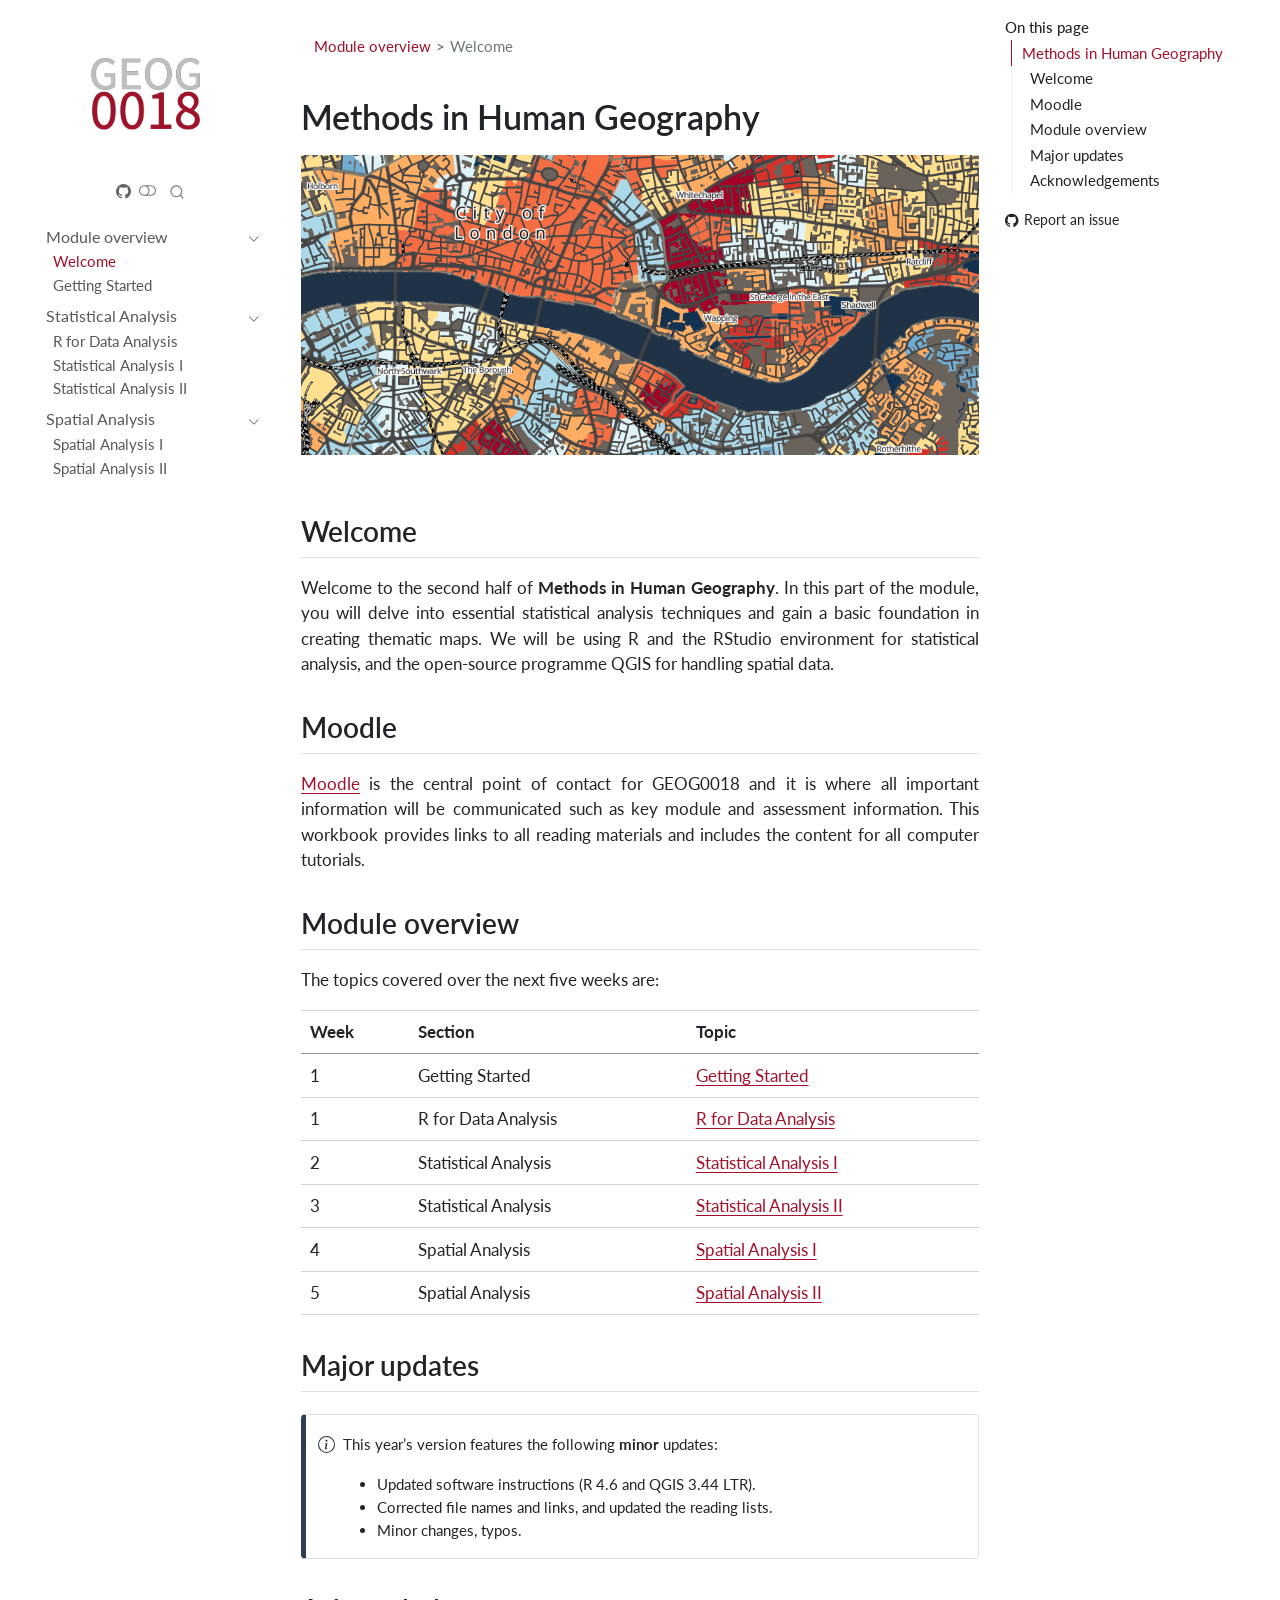
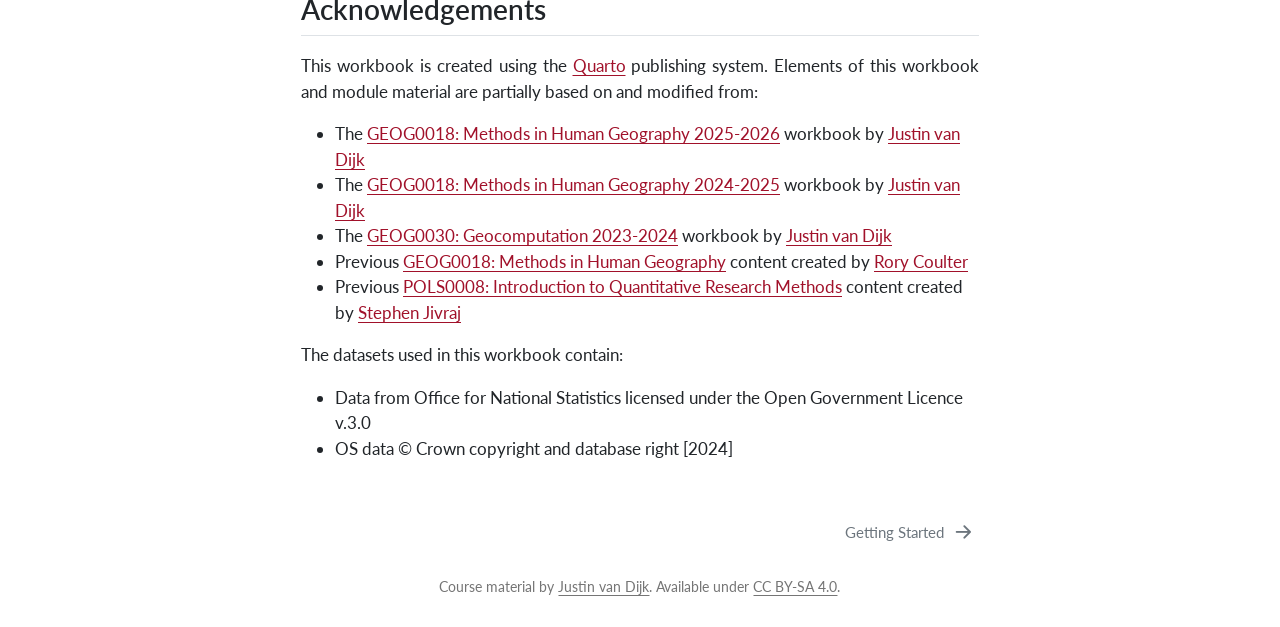
==== commit 091b1951: "Re-render workbook Re-render after the Welcome and Getting started updates (quarto render --no-clean" ====
--- a/docs/00-index.html
+++ b/docs/00-index.html
@@ -457,7 +457,8 @@
 <div class="callout-body-container">
 <p>This year’s version features the following <strong>minor</strong> updates:</p>
 <ul>
-<li>Partial rewrite of W04’s data cleaning material.</li>
+<li>Updated software instructions (R 4.6 and QGIS 3.44 LTR).</li>
+<li>Corrected file names and links, and updated the reading lists.</li>
 <li>Minor changes, typos.</li>
 </ul>
 </div>
@@ -468,9 +469,10 @@
 <h2 class="unnumbered anchored" data-anchor-id="acknowledgements">Acknowledgements</h2>
 <p>This workbook is created using the <a href="https://quarto.org/">Quarto</a> publishing system. Elements of this workbook and module material are partially based on and modified from:</p>
 <ul>
+<li>The <a href="https://jtvandijk.github.io/GEOG0018/2025-2026/">GEOG0018: Methods in Human Geography 2025-2026</a> workbook by <a href="https://www.mappingdutchman.com">Justin van Dijk</a></li>
 <li>The <a href="https://jtvandijk.github.io/GEOG0018_20242025/">GEOG0018: Methods in Human Geography 2024-2025</a> workbook by <a href="https://www.mappingdutchman.com">Justin van Dijk</a></li>
 <li>The <a href="https://jtvandijk.github.io/GEOG0030_20232024/">GEOG0030: Geocomputation 2023-2024</a> workbook by <a href="https://www.mappingdutchman.com">Justin van Dijk</a></li>
-<li>Previous <a href="https://www.ucl.ac.uk/module-catalogue/modules/methods-in-human-geography-GEOG0018">GEOG018: Methods in Human Geography</a> content created by <a href="https://profiles.ucl.ac.uk/61688-rory-coulter">Rory Coulter</a></li>
+<li>Previous <a href="https://www.ucl.ac.uk/module-catalogue/modules/methods-in-human-geography-GEOG0018">GEOG0018: Methods in Human Geography</a> content created by <a href="https://profiles.ucl.ac.uk/61688-rory-coulter">Rory Coulter</a></li>
 <li>Previous <a href="https://www.ucl.ac.uk/module-catalogue/modules/introduction-to-quantitative-research-methods-POLS0008">POLS0008: Introduction to Quantitative Research Methods</a> content created by <a href="https://profiles.ucl.ac.uk/44867-stephen-jivraj">Stephen Jivraj</a></li>
 </ul>
 <p>The datasets used in this workbook contain:</p>
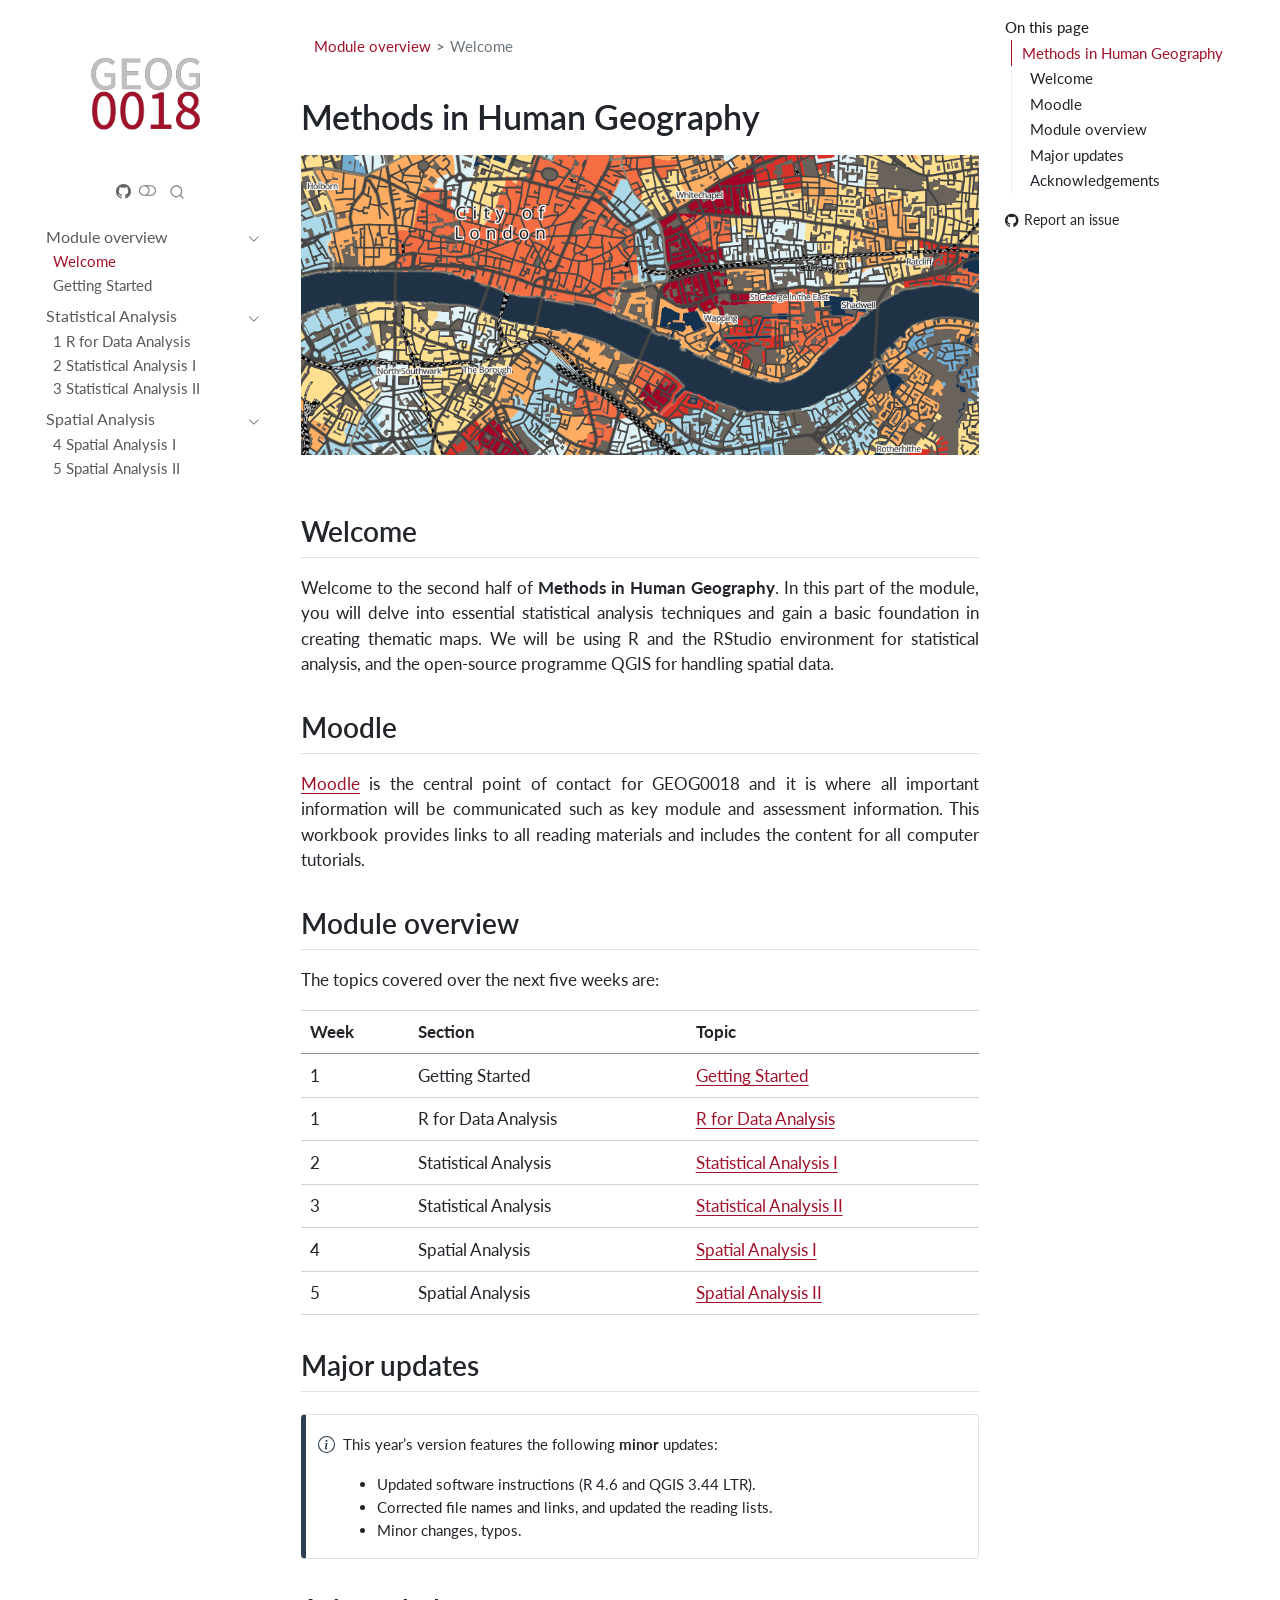
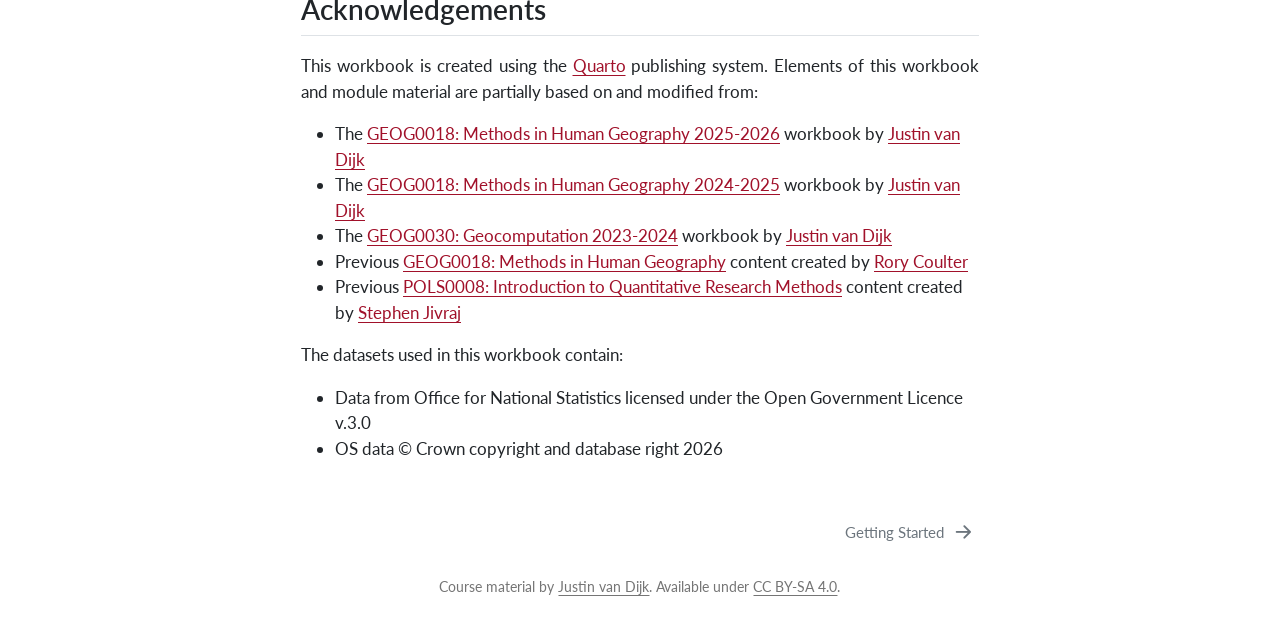
==== commit e472bf4c: "Re-render workbook quarto render --no-clean followed by _section_numbers.py. The two earlier re-rend" ====
--- a/docs/00-index.html
+++ b/docs/00-index.html
@@ -315,19 +315,19 @@
           <li class="sidebar-item">
   <div class="sidebar-item-container"> 
   <a href="./01-recap.html" class="sidebar-item-text sidebar-link">
- <span class="menu-text">R for Data Analysis</span></a>
+ <span class="menu-text">1 R for Data Analysis</span></a>
   </div>
 </li>
           <li class="sidebar-item">
   <div class="sidebar-item-container"> 
   <a href="./02-statistics1.html" class="sidebar-item-text sidebar-link">
- <span class="menu-text">Statistical Analysis I</span></a>
+ <span class="menu-text">2 Statistical Analysis I</span></a>
   </div>
 </li>
           <li class="sidebar-item">
   <div class="sidebar-item-container"> 
   <a href="./03-statistics2.html" class="sidebar-item-text sidebar-link">
- <span class="menu-text">Statistical Analysis II</span></a>
+ <span class="menu-text">3 Statistical Analysis II</span></a>
   </div>
 </li>
       </ul>
@@ -344,13 +344,13 @@
           <li class="sidebar-item">
   <div class="sidebar-item-container"> 
   <a href="./04-spatial1.html" class="sidebar-item-text sidebar-link">
- <span class="menu-text">Spatial Analysis I</span></a>
+ <span class="menu-text">4 Spatial Analysis I</span></a>
   </div>
 </li>
           <li class="sidebar-item">
   <div class="sidebar-item-container"> 
   <a href="./05-spatial2.html" class="sidebar-item-text sidebar-link">
- <span class="menu-text">Spatial Analysis II</span></a>
+ <span class="menu-text">5 Spatial Analysis II</span></a>
   </div>
 </li>
       </ul>
@@ -478,7 +478,7 @@
 <p>The datasets used in this workbook contain:</p>
 <ul>
 <li>Data from Office for National Statistics licensed under the Open Government Licence v.3.0</li>
-<li>OS data © Crown copyright and database right [2024]</li>
+<li>OS data © Crown copyright and database right 2026</li>
 </ul>
 
 
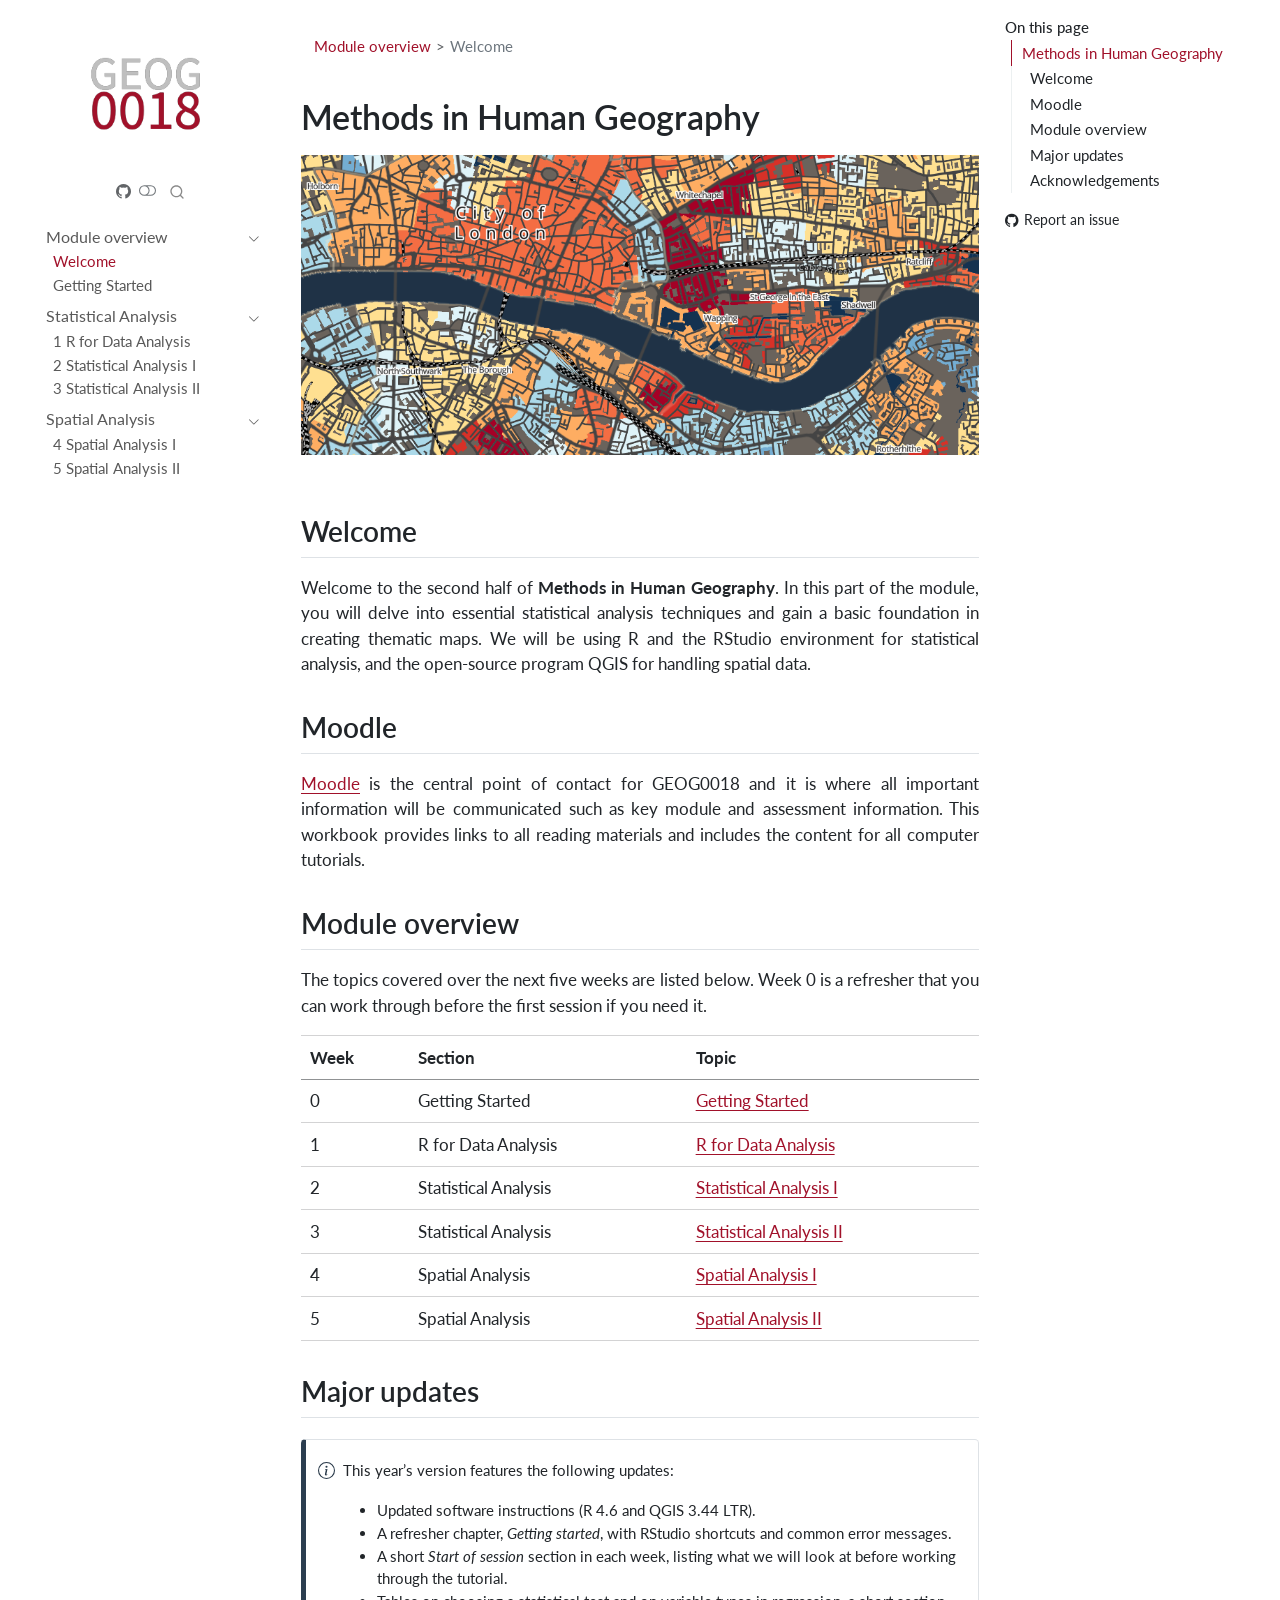
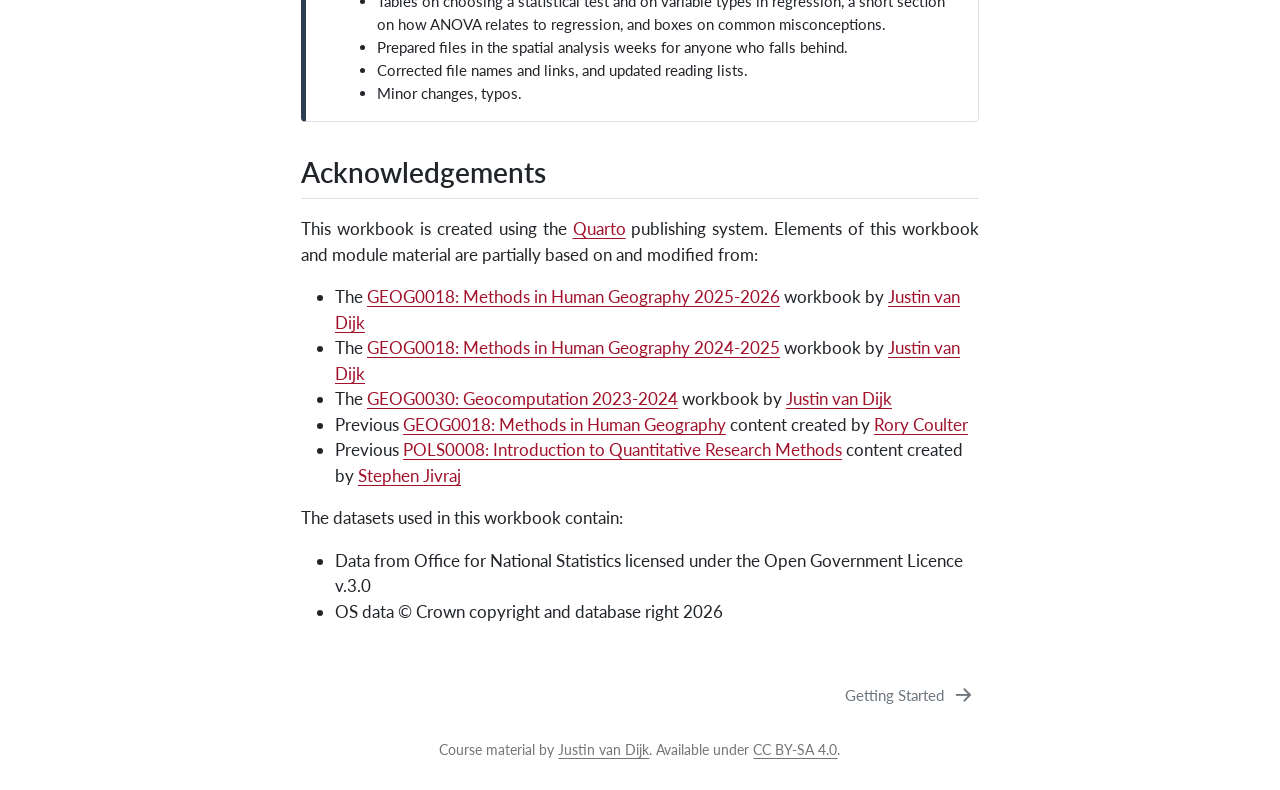
==== commit dc1f928a: "Re-render workbook Co-Authored-By: Claude Sonnet 5.5 <noreply@anthropic.com>" ====
--- a/docs/00-index.html
+++ b/docs/00-index.html
@@ -396,7 +396,7 @@
 </div>
 <section id="welcome" class="level2 unnumbered">
 <h2 class="unnumbered anchored" data-anchor-id="welcome">Welcome</h2>
-<p>Welcome to the second half of <strong>Methods in Human Geography</strong>. In this part of the module, you will delve into essential statistical analysis techniques and gain a basic foundation in creating thematic maps. We will be using R and the RStudio environment for statistical analysis, and the open-source programme QGIS for handling spatial data.</p>
+<p>Welcome to the second half of <strong>Methods in Human Geography</strong>. In this part of the module, you will delve into essential statistical analysis techniques and gain a basic foundation in creating thematic maps. We will be using R and the RStudio environment for statistical analysis, and the open-source program QGIS for handling spatial data.</p>
 </section>
 <section id="moodle" class="level2 unnumbered">
 <h2 class="unnumbered anchored" data-anchor-id="moodle">Moodle</h2>
@@ -404,7 +404,7 @@
 </section>
 <section id="module-overview" class="level2 unnumbered">
 <h2 class="unnumbered anchored" data-anchor-id="module-overview">Module overview</h2>
-<p>The topics covered over the next five weeks are:</p>
+<p>The topics covered over the next five weeks are listed below. Week 0 is a refresher that you can work through before the first session if you need it.</p>
 <table class="caption-top table">
 <thead>
 <tr class="header">
@@ -415,7 +415,7 @@
 </thead>
 <tbody>
 <tr class="odd">
-<td style="text-align: left;">1</td>
+<td style="text-align: left;">0</td>
 <td style="text-align: left;">Getting Started</td>
 <td style="text-align: left;"><a href="00-installation.html">Getting Started</a></td>
 </tr>
@@ -455,10 +455,14 @@
 <i class="callout-icon"></i>
 </div>
 <div class="callout-body-container">
-<p>This year’s version features the following <strong>minor</strong> updates:</p>
+<p>This year’s version features the following updates:</p>
 <ul>
 <li>Updated software instructions (R 4.6 and QGIS 3.44 LTR).</li>
-<li>Corrected file names and links, and updated the reading lists.</li>
+<li>A refresher chapter, <em>Getting started</em>, with RStudio shortcuts and common error messages.</li>
+<li>A short <em>Start of session</em> section in each week, listing what we will look at before working through the tutorial.</li>
+<li>Tables on choosing a statistical test and on variable types in regression, a short section on how ANOVA relates to regression, and boxes on common misconceptions.</li>
+<li>Prepared files in the spatial analysis weeks for anyone who falls behind.</li>
+<li>Corrected file names and links, and updated reading lists.</li>
 <li>Minor changes, typos.</li>
 </ul>
 </div>
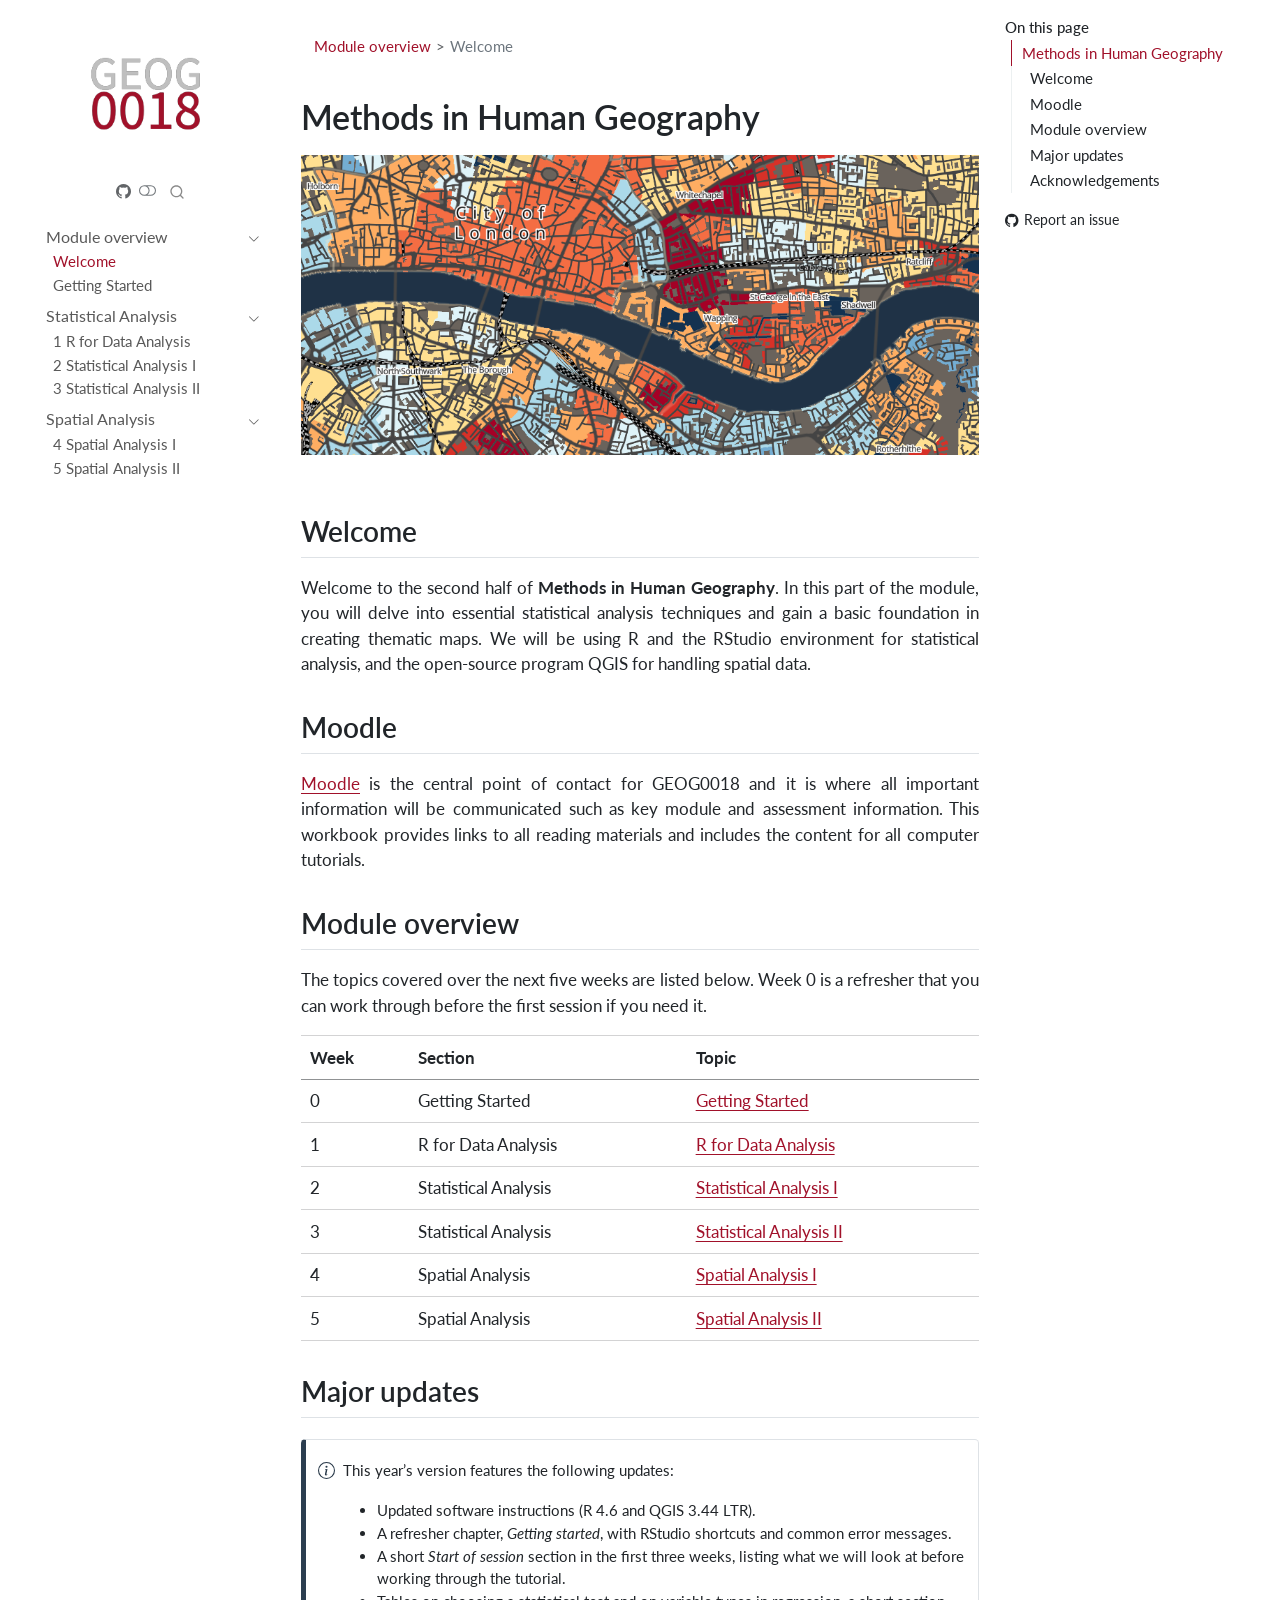
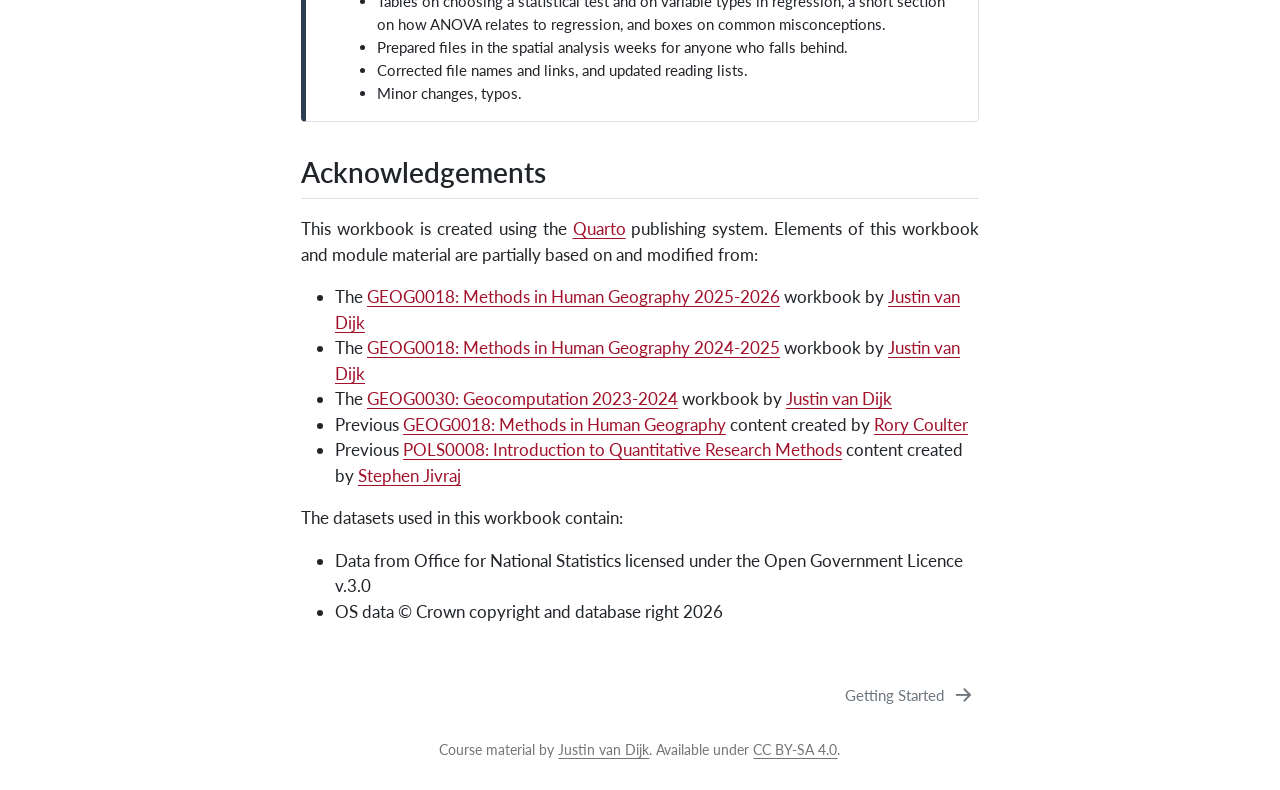
==== commit 3d3d7781: "Re-render workbook Co-Authored-By: Claude Sonnet 5.5 <noreply@anthropic.com>" ====
--- a/docs/00-index.html
+++ b/docs/00-index.html
@@ -459,7 +459,7 @@
 <ul>
 <li>Updated software instructions (R 4.6 and QGIS 3.44 LTR).</li>
 <li>A refresher chapter, <em>Getting started</em>, with RStudio shortcuts and common error messages.</li>
-<li>A short <em>Start of session</em> section in each week, listing what we will look at before working through the tutorial.</li>
+<li>A short <em>Start of session</em> section in the first three weeks, listing what we will look at before working through the tutorial.</li>
 <li>Tables on choosing a statistical test and on variable types in regression, a short section on how ANOVA relates to regression, and boxes on common misconceptions.</li>
 <li>Prepared files in the spatial analysis weeks for anyone who falls behind.</li>
 <li>Corrected file names and links, and updated reading lists.</li>
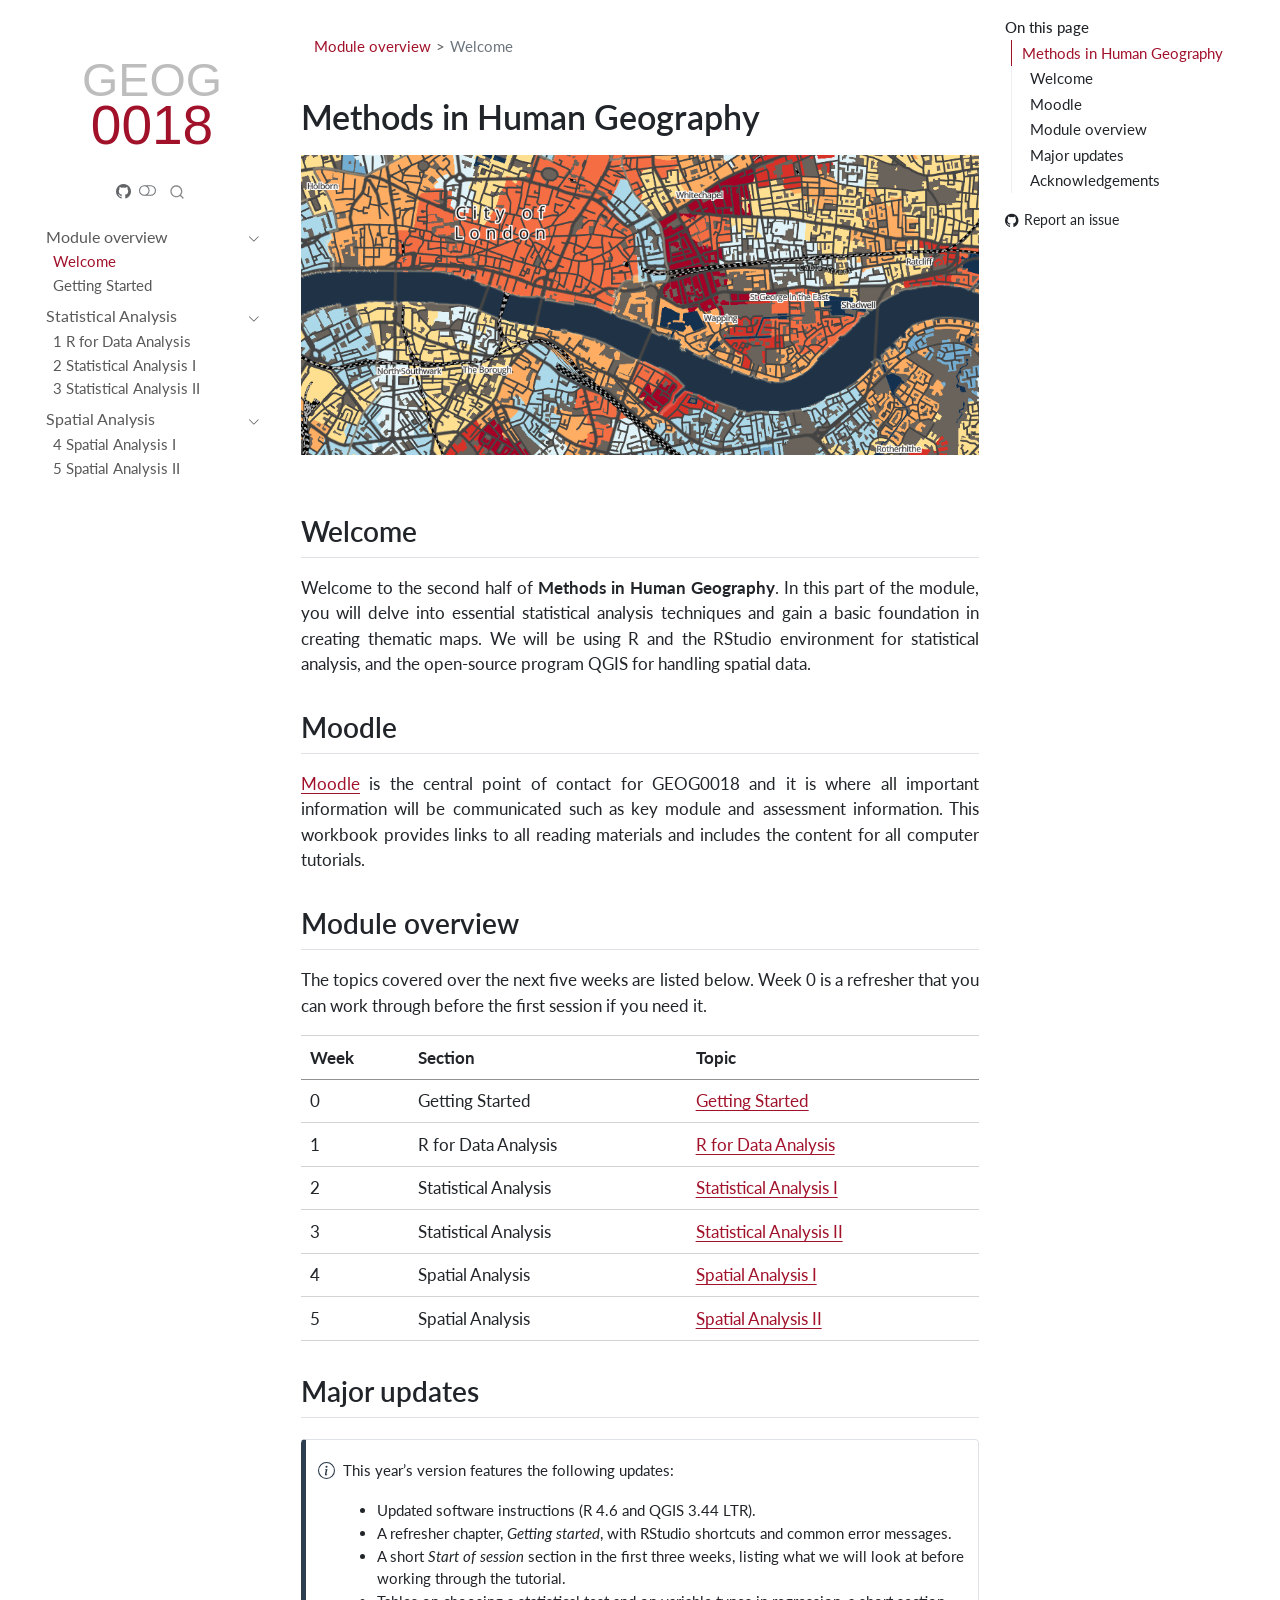
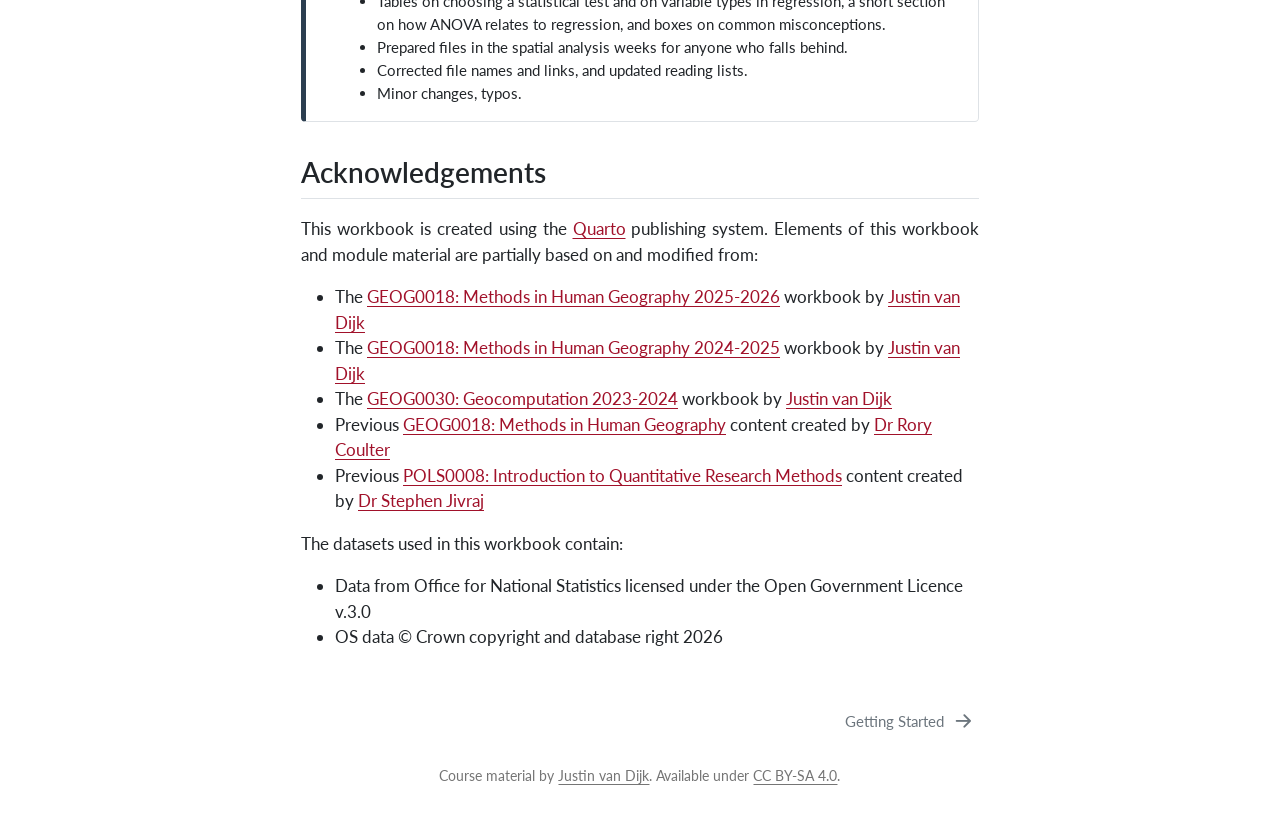
==== commit 7406dab2: "Consistency with GEOG0187: dark-mode accent, .ui labels, list alignment, screen-differs note, hypoth" ====
--- a/docs/00-index.html
+++ b/docs/00-index.html
@@ -476,8 +476,8 @@
 <li>The <a href="https://jtvandijk.github.io/GEOG0018/2025-2026/">GEOG0018: Methods in Human Geography 2025-2026</a> workbook by <a href="https://www.mappingdutchman.com">Justin van Dijk</a></li>
 <li>The <a href="https://jtvandijk.github.io/GEOG0018_20242025/">GEOG0018: Methods in Human Geography 2024-2025</a> workbook by <a href="https://www.mappingdutchman.com">Justin van Dijk</a></li>
 <li>The <a href="https://jtvandijk.github.io/GEOG0030_20232024/">GEOG0030: Geocomputation 2023-2024</a> workbook by <a href="https://www.mappingdutchman.com">Justin van Dijk</a></li>
-<li>Previous <a href="https://www.ucl.ac.uk/module-catalogue/modules/methods-in-human-geography-GEOG0018">GEOG0018: Methods in Human Geography</a> content created by <a href="https://profiles.ucl.ac.uk/61688-rory-coulter">Rory Coulter</a></li>
-<li>Previous <a href="https://www.ucl.ac.uk/module-catalogue/modules/introduction-to-quantitative-research-methods-POLS0008">POLS0008: Introduction to Quantitative Research Methods</a> content created by <a href="https://profiles.ucl.ac.uk/44867-stephen-jivraj">Stephen Jivraj</a></li>
+<li>Previous <a href="https://www.ucl.ac.uk/module-catalogue/modules/methods-in-human-geography-GEOG0018">GEOG0018: Methods in Human Geography</a> content created by <a href="https://profiles.ucl.ac.uk/61688-rory-coulter">Dr Rory Coulter</a></li>
+<li>Previous <a href="https://www.ucl.ac.uk/module-catalogue/modules/introduction-to-quantitative-research-methods-POLS0008">POLS0008: Introduction to Quantitative Research Methods</a> content created by <a href="https://profiles.ucl.ac.uk/44867-stephen-jivraj">Dr Stephen Jivraj</a></li>
 </ul>
 <p>The datasets used in this workbook contain:</p>
 <ul>
--- a/docs/assets/styles.css
+++ b/docs/assets/styles.css
@@ -46,7 +46,7 @@
 }
 
 div.sidebar-item-container:hover, div.sidebar-item-container:focus {
-    color:rgba(161, 17, 42)
+    color: var(--main-color-hover);
 }
 
 div.sidebar-header {
@@ -66,7 +66,7 @@
     padding: 1px 3px;
     border: 1px solid var(--accent-color);
     border-radius: 3px;
-    background-color: rgba(37, 180, 151, .05);
+    background-color: color-mix(in srgb, var(--accent-color) 5%, transparent);
 }
 
 .explore {
@@ -77,3 +77,25 @@
     max-width: 100%;
     height: auto;
 }
+
+/* exercise callouts: "Predict first" and "Try it yourself" */
+.callout.exercise { border-left-color: var(--main-color) !important; background-color: color-mix(in srgb, var(--main-color) 5%, transparent); }
+.callout.exercise .callout-title-container { color: var(--main-color); }
+
+/* lighter accent in dark mode so links stay readable */
+body.quarto-dark {
+    --main-color: #E8707F;
+    --main-color-hover: #F09AA5;
+    --accent-color: #E8707F;
+}
+
+/* names of buttons and menu items in apps */
+.ui {
+    font-weight: 600;
+    white-space: nowrap;
+}
+
+/* keep step-by-step lists readable: no justification inside lists */
+main li, main li p {
+    text-align: left;
+}
